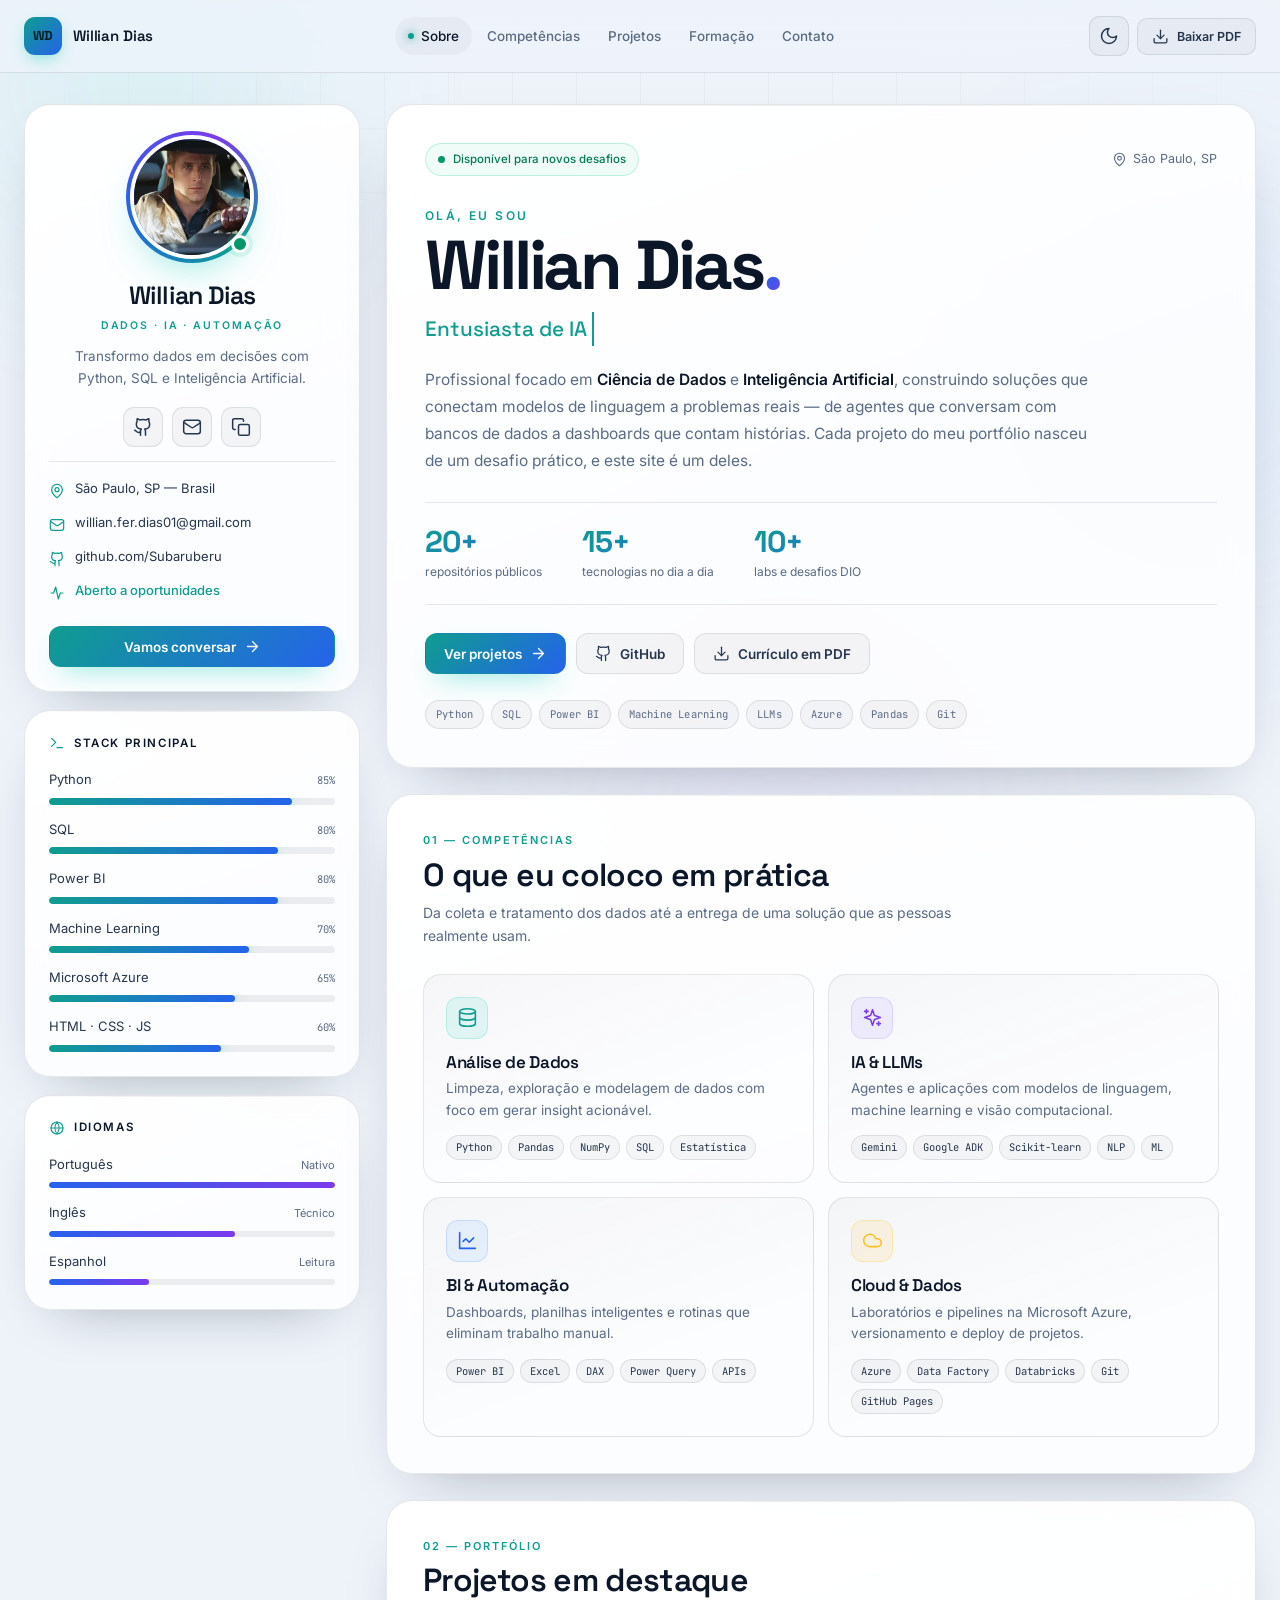
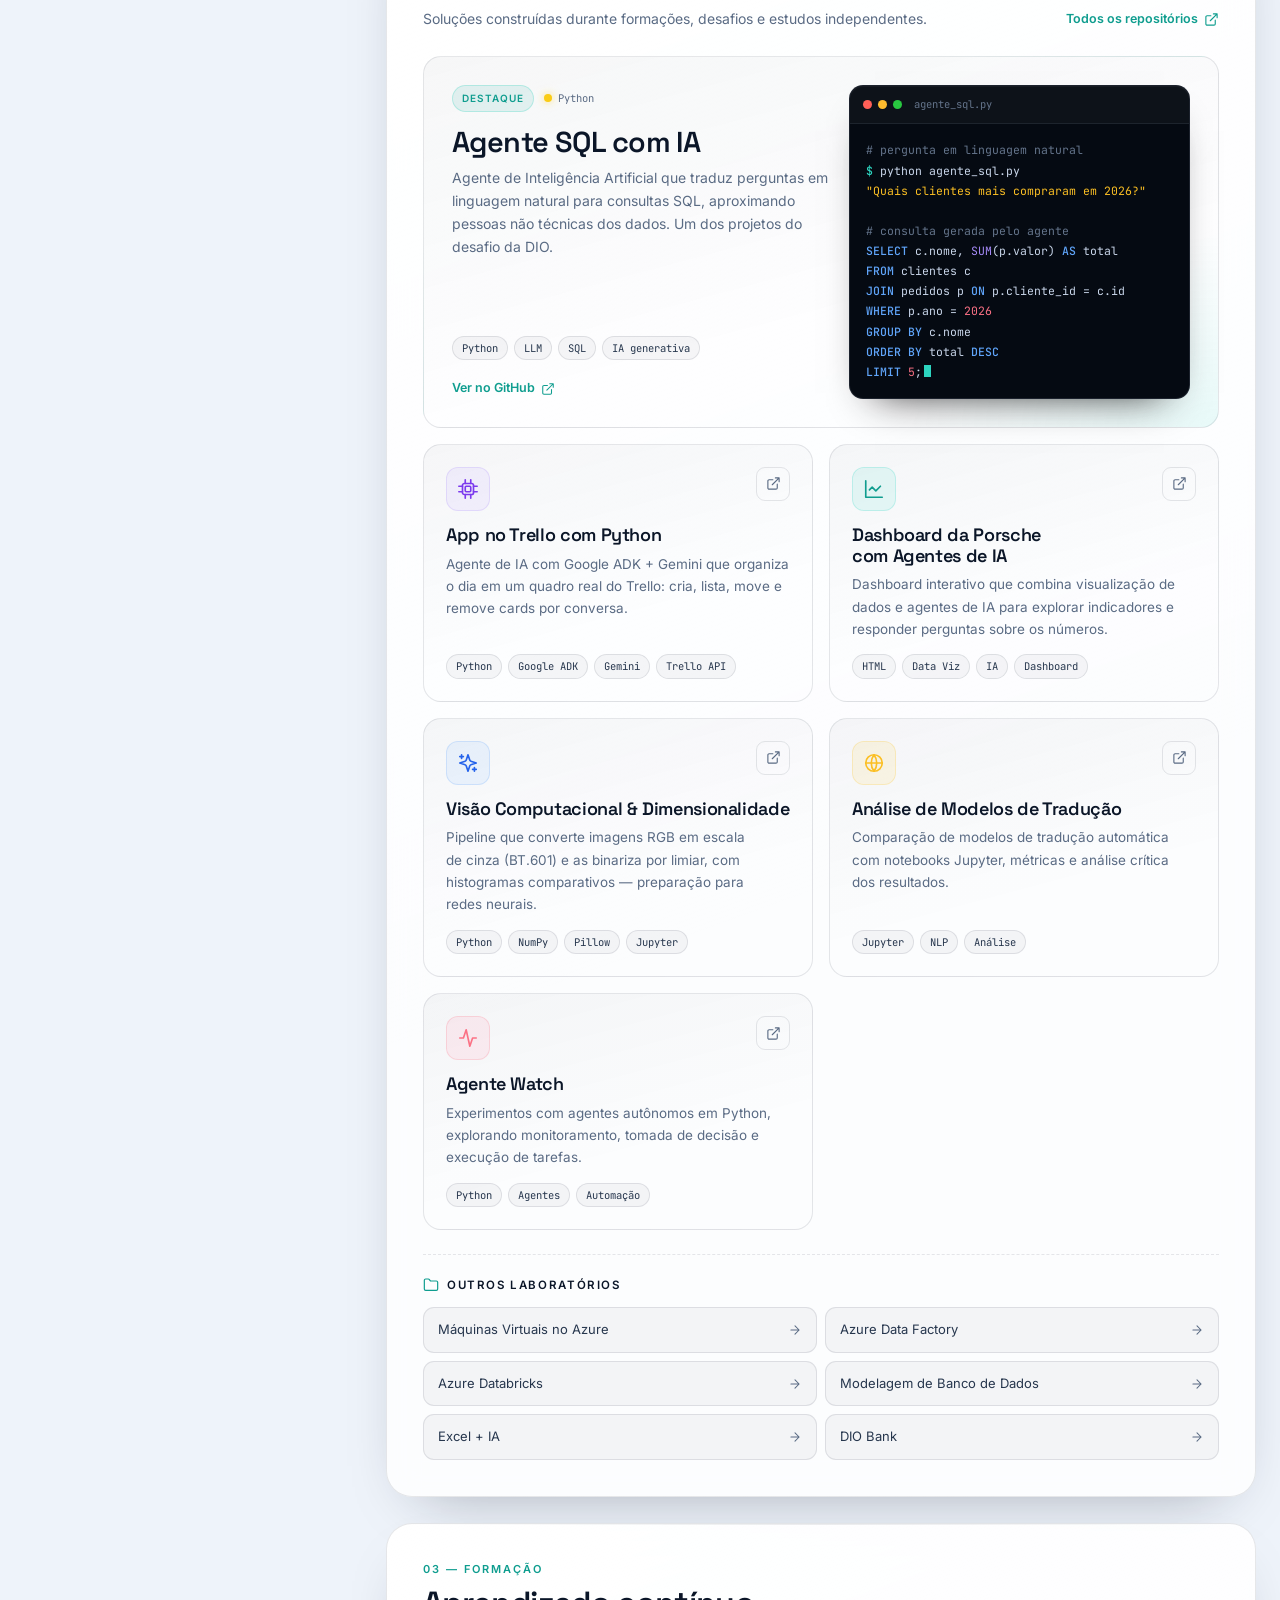
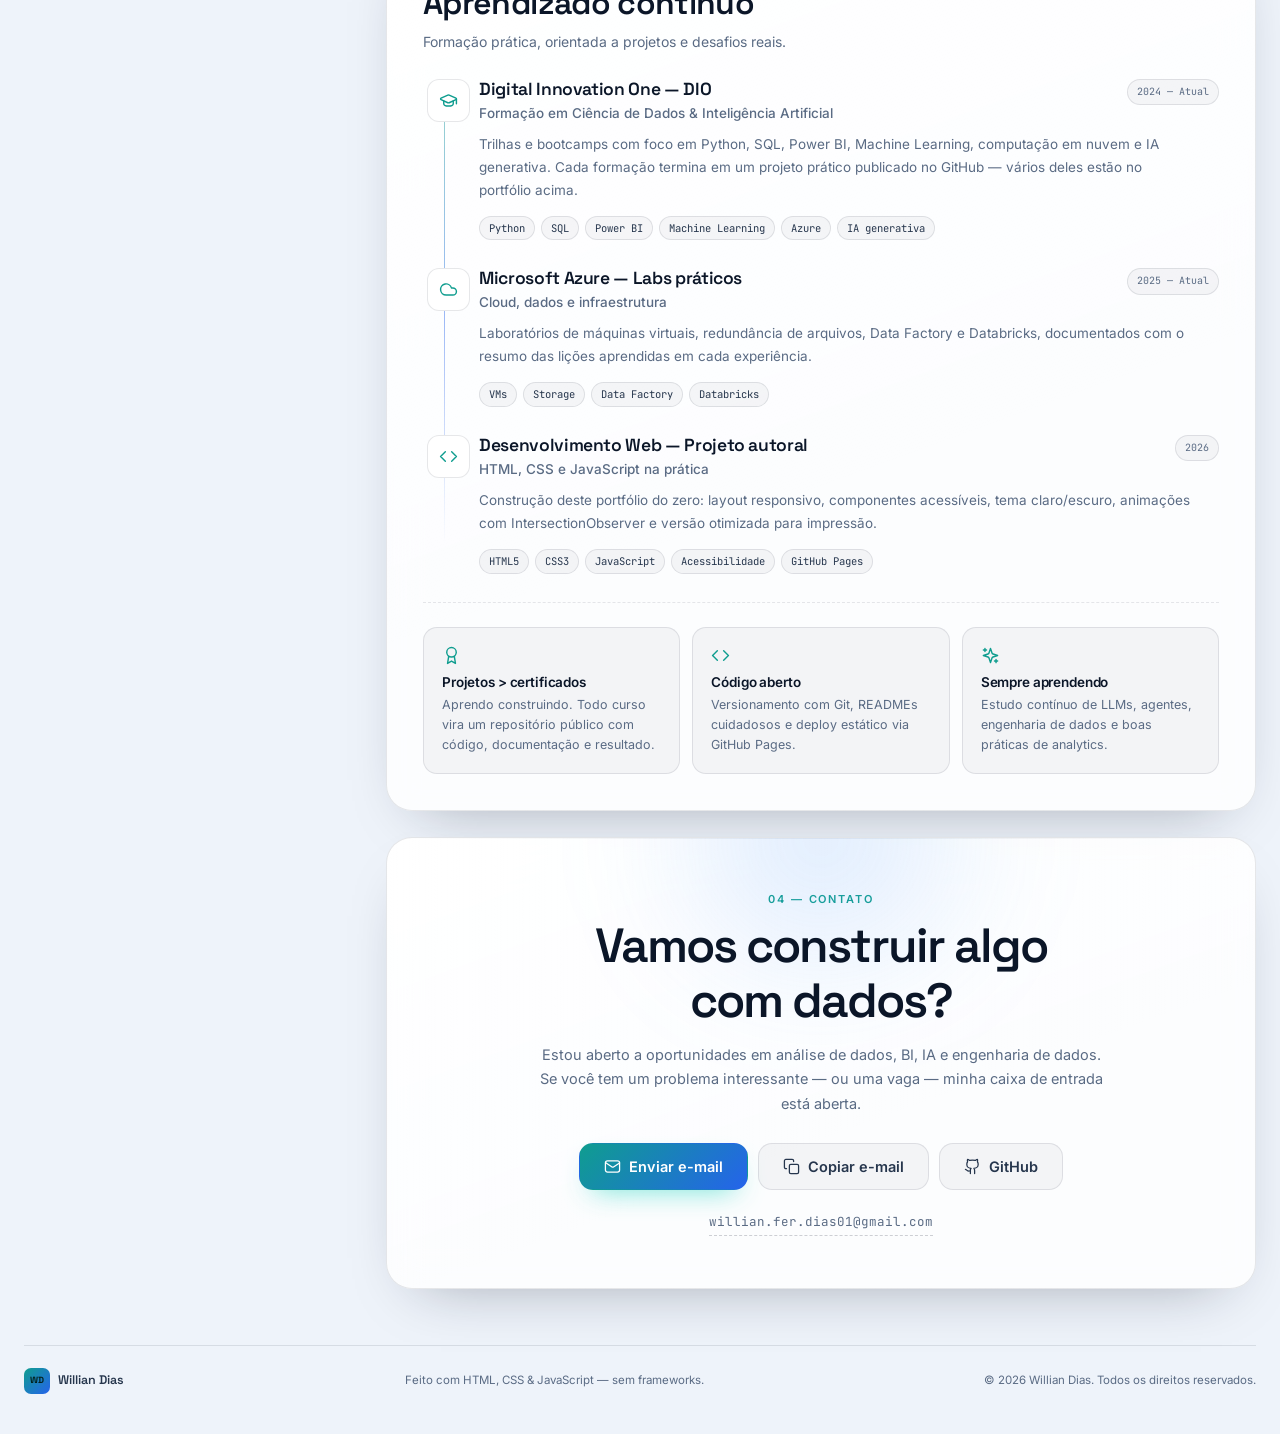
==== index.html @ 0cd369c1 "feat: cria portfolio e curriculo online com tema claro/escuro" ====
<!DOCTYPE html>
<html lang="pt-BR" data-theme="dark">
<head>
  <meta charset="UTF-8">
  <meta name="viewport" content="width=device-width, initial-scale=1">

  <title>Willian Dias — Dados, IA & Automação</title>
  <meta name="description" content="Portfólio e currículo de Willian Dias: Ciência de Dados, Inteligência Artificial, Python, SQL, Power BI e Microsoft Azure. Projetos com agentes de IA, análise de dados e automação.">
  <meta name="author" content="Willian Dias">
  <meta name="theme-color" content="#070b12">

  <!-- Open Graph / SEO -->
  <meta property="og:type" content="website">
  <meta property="og:title" content="Willian Dias — Dados, IA & Automação">
  <meta property="og:description" content="Transformando dados em decisões com Python, SQL e Inteligência Artificial.">
  <meta property="og:image" content="https://subaruberu.github.io/cv/assets/img/avatar.png">
  <meta property="og:image:alt" content="Foto de perfil de Willian Dias">
  <meta property="og:url" content="https://subaruberu.github.io/cv/">
  <meta property="og:locale" content="pt_BR">
  <meta name="twitter:card" content="summary">
  <link rel="canonical" href="https://subaruberu.github.io/cv/">

  <link rel="icon" type="image/svg+xml" href="assets/img/favicon.svg">
  <link rel="preconnect" href="https://fonts.googleapis.com">
  <link rel="preconnect" href="https://fonts.gstatic.com" crossorigin>
  <link href="https://fonts.googleapis.com/css2?family=Inter:wght@400;500;600;700&family=Space+Grotesk:wght@500;600;700&family=JetBrains+Mono:wght@400;500&display=swap" rel="stylesheet">
  <link rel="stylesheet" href="assets/css/style.css">

  <!-- Evita "flash" de tema errado antes do CSS carregar -->
  <script>
    (function () {
      try {
        var saved = localStorage.getItem('wd-theme');
        var prefersLight = window.matchMedia('(prefers-color-scheme: light)').matches;
        document.documentElement.dataset.theme = saved || (prefersLight ? 'light' : 'dark');
      } catch (e) { /* localStorage indisponível */ }
      document.documentElement.classList.add('js');
    })();
  </script>

  <!-- Dados estruturados para mecanismos de busca -->
  <script type="application/ld+json">
    {
      "@context": "https://schema.org",
      "@type": "Person",
      "name": "Willian Dias",
      "jobTitle": "Analista de Dados e entusiasta de IA",
      "email": "mailto:willian.fer.dias01@gmail.com",
      "address": { "@type": "PostalAddress", "addressLocality": "São Paulo", "addressRegion": "SP", "addressCountry": "BR" },
      "url": "https://github.com/Subaruberu",
      "sameAs": ["https://github.com/Subaruberu"],
      "knowsAbout": ["Ciência de Dados", "Inteligência Artificial", "Python", "SQL", "Power BI", "Microsoft Azure", "Machine Learning"]
    }
  </script>
</head>

<body>
  <a class="skip-link" href="#main">Pular para o conteúdo</a>

  <!-- Ícones SVG reutilizáveis -->
  <svg xmlns="http://www.w3.org/2000/svg" class="svg-sprite" aria-hidden="true" focusable="false">
    <symbol id="i-github" viewBox="0 0 24 24"><path d="M15 22v-4a4.8 4.8 0 0 0-1-3.5c3 0 6-2 6-5.5.08-1.25-.27-2.48-1-3.5.28-1.15.28-2.35 0-3.5 0 0-1 0-3 1.5-2.64-.5-5.36-.5-8 0C6 2 5 2 5 2c-.3 1.15-.3 2.35 0 3.5A5.4 5.4 0 0 0 4 9c0 3.5 3 5.5 6 5.5-.39.49-.68 1.05-.85 1.65-.17.6-.22 1.23-.15 1.85v4"/><path d="M9 18c-4.51 2-5-2-7-2"/></symbol>
    <symbol id="i-linkedin" viewBox="0 0 24 24"><path d="M16 8a6 6 0 0 1 6 6v7h-4v-7a2 2 0 0 0-4 0v7h-4v-7a6 6 0 0 1 6-6Z"/><rect width="4" height="12" x="2" y="9" rx="1"/><circle cx="4" cy="4" r="2"/></symbol>
    <symbol id="i-mail" viewBox="0 0 24 24"><rect x="2" y="4" width="20" height="16" rx="3"/><path d="m3 7 8.4 5.6a1.8 1.8 0 0 0 2 0L22 7"/></symbol>
    <symbol id="i-pin" viewBox="0 0 24 24"><path d="M20 10c0 6-8 12-8 12s-8-6-8-12a8 8 0 0 1 16 0Z"/><circle cx="12" cy="10" r="3"/></symbol>
    <symbol id="i-download" viewBox="0 0 24 24"><path d="M21 15v4a2 2 0 0 1-2 2H5a2 2 0 0 1-2-2v-4"/><path d="m7 10 5 5 5-5"/><path d="M12 15V3"/></symbol>
    <symbol id="i-sun" viewBox="0 0 24 24"><circle cx="12" cy="12" r="4"/><path d="M12 2v2M12 20v2M4.93 4.93l1.42 1.42M17.66 17.66l1.41 1.41M2 12h2M20 12h2M6.34 17.66l-1.41 1.41M19.07 4.93l-1.41 1.41"/></symbol>
    <symbol id="i-moon" viewBox="0 0 24 24"><path d="M12 3a6 6 0 0 0 9 9 9 9 0 1 1-9-9Z"/></symbol>
    <symbol id="i-menu" viewBox="0 0 24 24"><path d="M4 7h16M4 12h16M4 17h16"/></symbol>
    <symbol id="i-close" viewBox="0 0 24 24"><path d="m6 6 12 12M18 6 6 18"/></symbol>
    <symbol id="i-copy" viewBox="0 0 24 24"><rect width="13" height="13" x="9" y="9" rx="2"/><path d="M5 15H4a2 2 0 0 1-2-2V4a2 2 0 0 1 2-2h9a2 2 0 0 1 2 2v1"/></symbol>
    <symbol id="i-external" viewBox="0 0 24 24"><path d="M15 3h6v6M10 14 21 3M18 13v6a2 2 0 0 1-2 2H5a2 2 0 0 1-2-2V8a2 2 0 0 1 2-2h6"/></symbol>
    <symbol id="i-database" viewBox="0 0 24 24"><ellipse cx="12" cy="5" rx="9" ry="3"/><path d="M3 5v14a9 3 0 0 0 18 0V5"/><path d="M3 12a9 3 0 0 0 18 0"/></symbol>
    <symbol id="i-sparkles" viewBox="0 0 24 24"><path d="m12 3-1.9 5.8a2 2 0 0 1-1.3 1.3L3 12l5.8 1.9a2 2 0 0 1 1.3 1.3L12 21l1.9-5.8a2 2 0 0 1 1.3-1.3L21 12l-5.8-1.9a2 2 0 0 1-1.3-1.3L12 3Z"/><path d="M5 3v4M3 5h4M19 17v4M17 19h4"/></symbol>
    <symbol id="i-chart" viewBox="0 0 24 24"><path d="M3 3v18h18"/><path d="m19 9-5 5-4-4-3 3"/></symbol>
    <symbol id="i-cloud" viewBox="0 0 24 24"><path d="M17.5 19H9a7 7 0 1 1 6.71-9h1.79a4.5 4.5 0 1 1 0 9Z"/></symbol>
    <symbol id="i-code" viewBox="0 0 24 24"><path d="m16 18 6-6-6-6M8 6l-6 6 6 6"/></symbol>
    <symbol id="i-briefcase" viewBox="0 0 24 24"><rect width="20" height="14" x="2" y="7" rx="2"/><path d="M16 21V5a2 2 0 0 0-2-2h-4a2 2 0 0 0-2 2v16"/></symbol>
    <symbol id="i-cap" viewBox="0 0 24 24"><path d="M21.42 10.92a1 1 0 0 0-.02-1.84L12.83 5.18a2 2 0 0 0-1.66 0L2.6 9.08a1 1 0 0 0 0 1.83l8.57 3.91a2 2 0 0 0 1.66 0z"/><path d="M22 10v6M6 12.5V16a6 3 0 0 0 12 0v-3.5"/></symbol>
    <symbol id="i-award" viewBox="0 0 24 24"><circle cx="12" cy="8" r="6"/><path d="M15.48 12.89 17 22l-5-3-5 3 1.52-9.11"/></symbol>
    <symbol id="i-arrow-up" viewBox="0 0 24 24"><path d="m5 12 7-7 7 7M12 19V5"/></symbol>
    <symbol id="i-arrow-right" viewBox="0 0 24 24"><path d="M5 12h14M12 5l7 7-7 7"/></symbol>
    <symbol id="i-terminal" viewBox="0 0 24 24"><path d="m4 17 6-6-6-6M12 19h8"/></symbol>
    <symbol id="i-check" viewBox="0 0 24 24"><path d="M20 6 9 17l-5-5"/></symbol>
    <symbol id="i-pulse" viewBox="0 0 24 24"><path d="M3 12h4l3-9 4 18 3-9h4"/></symbol>
    <symbol id="i-globe" viewBox="0 0 24 24"><circle cx="12" cy="12" r="9"/><path d="M3 12h18M12 3a15 15 0 0 1 0 18M12 3a15 15 0 0 0 0 18"/></symbol>
    <symbol id="i-cpu" viewBox="0 0 24 24"><rect x="6" y="6" width="12" height="12" rx="2"/><rect x="9" y="9" width="6" height="6" rx="1"/><path d="M9 2v4M15 2v4M9 18v4M15 18v4M2 9h4M2 15h4M18 9h4M18 15h4"/></symbol>
    <symbol id="i-folder" viewBox="0 0 24 24"><path d="M4 20h16a2 2 0 0 0 2-2V8a2 2 0 0 0-2-2h-7.9a2 2 0 0 1-1.69-.9L9.6 3.9A2 2 0 0 0 7.93 3H4a2 2 0 0 0-2 2v13a2 2 0 0 0 2 2Z"/></symbol>
  </svg>

  <!-- Ornamentos de fundo -->
  <div class="backdrop" aria-hidden="true">
    <span class="orb orb--teal"></span>
    <span class="orb orb--blue"></span>
    <span class="orb orb--violet"></span>
    <span class="grid-lines"></span>
  </div>

  <header class="topbar" id="topbar">
    <div class="topbar__inner">
      <a class="brand" href="#top">
        <span class="brand__mark">WD</span>
        <span class="brand__name">Willian Dias</span>
      </a>

      <nav class="nav" id="nav" aria-label="Navegação principal">
        <a class="nav__link" href="#sobre">Sobre</a>
        <a class="nav__link" href="#competencias">Competências</a>
        <a class="nav__link" href="#projetos">Projetos</a>
        <a class="nav__link" href="#formacao">Formação</a>
        <a class="nav__link" href="#contato">Contato</a>
      </nav>

      <div class="topbar__actions">
        <button class="icon-btn" id="theme-toggle" type="button" aria-label="Alternar tema claro e escuro" title="Alternar tema">
          <svg class="icon icon--sun" aria-hidden="true"><use href="#i-sun"/></svg>
          <svg class="icon icon--moon" aria-hidden="true"><use href="#i-moon"/></svg>
        </button>
        <button class="btn btn--ghost btn--sm print-btn" type="button" data-print>
          <svg class="icon" aria-hidden="true"><use href="#i-download"/></svg>
          <span>Baixar PDF</span>
        </button>
        <button class="icon-btn menu-toggle" id="menu-toggle" type="button" aria-label="Abrir menu" aria-expanded="false" aria-controls="nav">
          <svg class="icon icon--menu" aria-hidden="true"><use href="#i-menu"/></svg>
          <svg class="icon icon--close" aria-hidden="true"><use href="#i-close"/></svg>
        </button>
      </div>
    </div>
  </header>

  <main class="layout" id="main">
    <!-- ================= SIDEBAR ================= -->
    <aside class="sidebar" aria-label="Informações pessoais">
      <section class="card profile reveal">
        <div class="profile__avatar">
          <img src="assets/img/avatar.png" alt="Foto de perfil de Willian Dias" width="128" height="128" loading="eager">
          <span class="profile__status" title="Aberto a oportunidades"></span>
        </div>

        <h1 class="profile__name">Willian Dias</h1>
        <p class="profile__role">Dados &middot; IA &middot; Automação</p>
        <p class="profile__tagline">Transformo dados em decisões com Python, SQL e Inteligência Artificial.</p>

        <div class="profile__socials">
          <a class="social-btn" href="https://github.com/Subaruberu" target="_blank" rel="noopener noreferrer" aria-label="GitHub de Willian Dias">
            <svg class="icon" aria-hidden="true"><use href="#i-github"/></svg>
          </a>
          <a class="social-btn" href="mailto:willian.fer.dias01@gmail.com" aria-label="Enviar e-mail para Willian Dias">
            <svg class="icon" aria-hidden="true"><use href="#i-mail"/></svg>
          </a>
          <button class="social-btn" type="button" data-copy-email aria-label="Copiar e-mail" title="Copiar e-mail">
            <svg class="icon" aria-hidden="true"><use href="#i-copy"/></svg>
          </button>
        </div>

        <ul class="contact-list">
          <li>
            <svg class="icon" aria-hidden="true"><use href="#i-pin"/></svg>
            <span>São Paulo, SP &mdash; Brasil</span>
          </li>
          <li>
            <svg class="icon" aria-hidden="true"><use href="#i-mail"/></svg>
            <a href="mailto:willian.fer.dias01@gmail.com">willian.fer.dias01@gmail.com</a>
          </li>
          <li>
            <svg class="icon" aria-hidden="true"><use href="#i-github"/></svg>
            <a href="https://github.com/Subaruberu" target="_blank" rel="noopener noreferrer">github.com/Subaruberu</a>
          </li>
          <li>
            <svg class="icon" aria-hidden="true"><use href="#i-pulse"/></svg>
            <span class="text-accent">Aberto a oportunidades</span>
          </li>
        </ul>

        <a class="btn btn--primary btn--block" href="#contato">
          Vamos conversar
          <svg class="icon" aria-hidden="true"><use href="#i-arrow-right"/></svg>
        </a>
      </section>

      <section class="card reveal" aria-labelledby="skills-title">
        <h2 class="card__title" id="skills-title">
          <svg class="icon" aria-hidden="true"><use href="#i-terminal"/></svg>
          Stack principal
        </h2>

        <div class="skill" data-skill>
          <div class="skill__head"><span>Python</span><span class="skill__value">85%</span></div>
          <div class="skill__track"><span class="skill__bar" data-level="85"></span></div>
        </div>
        <div class="skill" data-skill>
          <div class="skill__head"><span>SQL</span><span class="skill__value">80%</span></div>
          <div class="skill__track"><span class="skill__bar" data-level="80"></span></div>
        </div>
        <div class="skill" data-skill>
          <div class="skill__head"><span>Power BI</span><span class="skill__value">80%</span></div>
          <div class="skill__track"><span class="skill__bar" data-level="80"></span></div>
        </div>
        <div class="skill" data-skill>
          <div class="skill__head"><span>Machine Learning</span><span class="skill__value">70%</span></div>
          <div class="skill__track"><span class="skill__bar" data-level="70"></span></div>
        </div>
        <div class="skill" data-skill>
          <div class="skill__head"><span>Microsoft Azure</span><span class="skill__value">65%</span></div>
          <div class="skill__track"><span class="skill__bar" data-level="65"></span></div>
        </div>
        <div class="skill" data-skill>
          <div class="skill__head"><span>HTML &middot; CSS &middot; JS</span><span class="skill__value">60%</span></div>
          <div class="skill__track"><span class="skill__bar" data-level="60"></span></div>
        </div>
      </section>

      <section class="card reveal" aria-labelledby="lang-title">
        <h2 class="card__title" id="lang-title">
          <svg class="icon" aria-hidden="true"><use href="#i-globe"/></svg>
          Idiomas
        </h2>

        <div class="lang">
          <div class="lang__head"><span>Português</span><span class="lang__level">Nativo</span></div>
          <div class="lang__track"><span style="--level: 100%"></span></div>
        </div>
        <div class="lang">
          <div class="lang__head"><span>Inglês</span><span class="lang__level">Técnico</span></div>
          <div class="lang__track"><span style="--level: 65%"></span></div>
        </div>
        <div class="lang">
          <div class="lang__head"><span>Espanhol</span><span class="lang__level">Leitura</span></div>
          <div class="lang__track"><span style="--level: 35%"></span></div>
        </div>
      </section>
    </aside>

    <!-- ================= CONTEÚDO ================= -->
    <div class="content">

      <!-- HERO -->
      <section class="hero reveal" id="sobre">
        <div class="hero__top">
          <span class="badge">
            <span class="badge__dot"></span>
            Disponível para novos desafios
          </span>
          <span class="hero__location">
            <svg class="icon" aria-hidden="true"><use href="#i-pin"/></svg>
            São Paulo, SP
          </span>
        </div>

        <p class="eyebrow">Olá, eu sou</p>
        <h2 class="hero__title">Willian Dias<span class="accent-dot">.</span></h2>

        <p class="hero__roles" aria-label="Áreas de atuação">
          <span class="role-rotator" data-roles='["Analista de Dados","Entusiasta de IA","Automação com Python","BI & Analytics"]'>Analista de Dados</span>
        </p>

        <p class="hero__text">
          Profissional focado em <strong>Ciência de Dados</strong> e <strong>Inteligência Artificial</strong>,
          construindo soluções que conectam modelos de linguagem a problemas reais &mdash; de agentes que
          conversam com bancos de dados a dashboards que contam histórias. Cada projeto do meu portfólio
          nasceu de um desafio prático, e este site é um deles.
        </p>

        <div class="hero__stats">
          <div class="stat">
            <strong class="stat__number" data-count="20" data-suffix="+">20+</strong>
            <span class="stat__label">repositórios públicos</span>
          </div>
          <div class="stat">
            <strong class="stat__number" data-count="15" data-suffix="+">15+</strong>
            <span class="stat__label">tecnologias no dia a dia</span>
          </div>
          <div class="stat">
            <strong class="stat__number" data-count="10" data-suffix="+">10+</strong>
            <span class="stat__label">labs e desafios DIO</span>
          </div>
        </div>

        <div class="hero__actions">
          <a class="btn btn--primary" href="#projetos">
            Ver projetos
            <svg class="icon" aria-hidden="true"><use href="#i-arrow-right"/></svg>
          </a>
          <a class="btn btn--ghost" href="https://github.com/Subaruberu" target="_blank" rel="noopener noreferrer">
            <svg class="icon" aria-hidden="true"><use href="#i-github"/></svg>
            GitHub
          </a>
          <button class="btn btn--ghost print-btn" type="button" data-print>
            <svg class="icon" aria-hidden="true"><use href="#i-download"/></svg>
            Currículo em PDF
          </button>
        </div>

        <div class="hero__stack" aria-label="Tecnologias">
          <span>Python</span><span>SQL</span><span>Power BI</span><span>Machine Learning</span>
          <span>LLMs</span><span>Azure</span><span>Pandas</span><span>Git</span>
        </div>
      </section>

      <!-- COMPETÊNCIAS -->
      <section class="section reveal" id="competencias">
        <header class="section__head">
          <p class="section__kicker">01 &mdash; Competências</p>
          <h2 class="section__title">O que eu coloco em prática</h2>
          <p class="section__desc">Da coleta e tratamento dos dados até a entrega de uma solução que as pessoas realmente usam.</p>
        </header>

        <div class="expertise-grid">
          <article class="expertise">
            <span class="expertise__icon expertise__icon--teal">
              <svg class="icon" aria-hidden="true"><use href="#i-database"/></svg>
            </span>
            <h3>Análise de Dados</h3>
            <p>Limpeza, exploração e modelagem de dados com foco em gerar insight acionável.</p>
            <ul class="tag-list">
              <li>Python</li><li>Pandas</li><li>NumPy</li><li>SQL</li><li>Estatística</li>
            </ul>
          </article>

          <article class="expertise">
            <span class="expertise__icon expertise__icon--violet">
              <svg class="icon" aria-hidden="true"><use href="#i-sparkles"/></svg>
            </span>
            <h3>IA &amp; LLMs</h3>
            <p>Agentes e aplicações com modelos de linguagem, machine learning e visão computacional.</p>
            <ul class="tag-list">
              <li>Gemini</li><li>Google ADK</li><li>Scikit-learn</li><li>NLP</li><li>ML</li>
            </ul>
          </article>

          <article class="expertise">
            <span class="expertise__icon expertise__icon--blue">
              <svg class="icon" aria-hidden="true"><use href="#i-chart"/></svg>
            </span>
            <h3>BI &amp; Automação</h3>
            <p>Dashboards, planilhas inteligentes e rotinas que eliminam trabalho manual.</p>
            <ul class="tag-list">
              <li>Power BI</li><li>Excel</li><li>DAX</li><li>Power Query</li><li>APIs</li>
            </ul>
          </article>

          <article class="expertise">
            <span class="expertise__icon expertise__icon--amber">
              <svg class="icon" aria-hidden="true"><use href="#i-cloud"/></svg>
            </span>
            <h3>Cloud &amp; Dados</h3>
            <p>Laboratórios e pipelines na Microsoft Azure, versionamento e deploy de projetos.</p>
            <ul class="tag-list">
              <li>Azure</li><li>Data Factory</li><li>Databricks</li><li>Git</li><li>GitHub Pages</li>
            </ul>
          </article>
        </div>
      </section>

      <!-- PROJETOS -->
      <section class="section reveal" id="projetos">
        <header class="section__head section__head--row">
          <div>
            <p class="section__kicker">02 &mdash; Portfólio</p>
            <h2 class="section__title">Projetos em destaque</h2>
            <p class="section__desc">Soluções construídas durante formações, desafios e estudos independentes.</p>
          </div>
          <a class="link-arrow" href="https://github.com/Subaruberu?tab=repositories" target="_blank" rel="noopener noreferrer">
            Todos os repositórios
            <svg class="icon" aria-hidden="true"><use href="#i-external"/></svg>
          </a>
        </header>

        <div class="projects">
          <!-- Projeto destaque -->
          <article class="project project--featured">
            <div class="project__body">
              <div class="project__meta">
                <span class="project__tag">Destaque</span>
                <span class="project__lang"><span class="dot dot--python"></span> Python</span>
              </div>
              <h3 class="project__title">Agente SQL com IA</h3>
              <p class="project__desc">
                Agente de Inteligência Artificial que traduz perguntas em linguagem natural para consultas SQL,
                aproximando pessoas não técnicas dos dados. Um dos projetos do desafio da DIO.
              </p>
              <ul class="tag-list">
                <li>Python</li><li>LLM</li><li>SQL</li><li>IA generativa</li>
              </ul>
              <a class="project__link" href="https://github.com/Subaruberu/agente-sql-dio" target="_blank" rel="noopener noreferrer">
                Ver no GitHub
                <svg class="icon" aria-hidden="true"><use href="#i-external"/></svg>
              </a>
            </div>

            <div class="terminal" aria-hidden="true">
              <div class="terminal__bar">
                <span class="terminal__dot terminal__dot--red"></span>
                <span class="terminal__dot terminal__dot--yellow"></span>
                <span class="terminal__dot terminal__dot--green"></span>
                <span class="terminal__title">agente_sql.py</span>
              </div>
              <pre class="terminal__body"><code><span class="c-comment"># pergunta em linguagem natural</span>
<span class="c-prompt">$</span> python agente_sql.py
<span class="c-quote">"Quais clientes mais compraram em 2026?"</span>

<span class="c-comment"># consulta gerada pelo agente</span>
<span class="c-key">SELECT</span> c.nome, <span class="c-fn">SUM</span>(p.valor) <span class="c-key">AS</span> total
<span class="c-key">FROM</span> clientes c
<span class="c-key">JOIN</span> pedidos p <span class="c-key">ON</span> p.cliente_id = c.id
<span class="c-key">WHERE</span> p.ano = <span class="c-num">2026</span>
<span class="c-key">GROUP BY</span> c.nome
<span class="c-key">ORDER BY</span> total <span class="c-key">DESC</span>
<span class="c-key">LIMIT</span> <span class="c-num">5</span>;<span class="c-cursor"></span></code></pre>
            </div>
          </article>

          <article class="project">
            <div class="project__top">
              <span class="project__icon project__icon--violet">
                <svg class="icon" aria-hidden="true"><use href="#i-cpu"/></svg>
              </span>
              <a class="project__ext" href="https://github.com/Subaruberu/app-no-trello-com-python" target="_blank" rel="noopener noreferrer" aria-label="Abrir projeto App no Trello com Python no GitHub">
                <svg class="icon" aria-hidden="true"><use href="#i-external"/></svg>
              </a>
            </div>
            <h3 class="project__title">App no Trello com Python</h3>
            <p class="project__desc">
              Agente de IA com Google ADK + Gemini que organiza o dia em um quadro real do Trello:
              cria, lista, move e remove cards por conversa.
            </p>
            <ul class="tag-list">
              <li>Python</li><li>Google ADK</li><li>Gemini</li><li>Trello API</li>
            </ul>
          </article>

          <article class="project">
            <div class="project__top">
              <span class="project__icon project__icon--teal">
                <svg class="icon" aria-hidden="true"><use href="#i-chart"/></svg>
              </span>
              <a class="project__ext" href="https://github.com/Subaruberu/Dashboard-da-Porsche-com-Agentes-de-IA" target="_blank" rel="noopener noreferrer" aria-label="Abrir projeto Dashboard da Porsche no GitHub">
                <svg class="icon" aria-hidden="true"><use href="#i-external"/></svg>
              </a>
            </div>
            <h3 class="project__title">Dashboard da Porsche com Agentes de IA</h3>
            <p class="project__desc">
              Dashboard interativo que combina visualização de dados e agentes de IA para explorar
              indicadores e responder perguntas sobre os números.
            </p>
            <ul class="tag-list">
              <li>HTML</li><li>Data Viz</li><li>IA</li><li>Dashboard</li>
            </ul>
          </article>

          <article class="project">
            <div class="project__top">
              <span class="project__icon project__icon--blue">
                <svg class="icon" aria-hidden="true"><use href="#i-sparkles"/></svg>
              </span>
              <a class="project__ext" href="https://github.com/Subaruberu/reducao-de-dimensionalidade-em-imagens-para-redes-neurais" target="_blank" rel="noopener noreferrer" aria-label="Abrir projeto de redução de dimensionalidade no GitHub">
                <svg class="icon" aria-hidden="true"><use href="#i-external"/></svg>
              </a>
            </div>
            <h3 class="project__title">Visão Computacional &amp; Dimensionalidade</h3>
            <p class="project__desc">
              Pipeline que converte imagens RGB em escala de cinza (BT.601) e as binariza por limiar,
              com histogramas comparativos &mdash; preparação para redes neurais.
            </p>
            <ul class="tag-list">
              <li>Python</li><li>NumPy</li><li>Pillow</li><li>Jupyter</li>
            </ul>
          </article>

          <article class="project">
            <div class="project__top">
              <span class="project__icon project__icon--amber">
                <svg class="icon" aria-hidden="true"><use href="#i-globe"/></svg>
              </span>
              <a class="project__ext" href="https://github.com/Subaruberu/Analise-de-modelos-de-Traducao" target="_blank" rel="noopener noreferrer" aria-label="Abrir projeto de análise de modelos de tradução no GitHub">
                <svg class="icon" aria-hidden="true"><use href="#i-external"/></svg>
              </a>
            </div>
            <h3 class="project__title">Análise de Modelos de Tradução</h3>
            <p class="project__desc">
              Comparação de modelos de tradução automática com notebooks Jupyter, métricas e
              análise crítica dos resultados.
            </p>
            <ul class="tag-list">
              <li>Jupyter</li><li>NLP</li><li>Análise</li>
            </ul>
          </article>

          <article class="project">
            <div class="project__top">
              <span class="project__icon project__icon--rose">
                <svg class="icon" aria-hidden="true"><use href="#i-pulse"/></svg>
              </span>
              <a class="project__ext" href="https://github.com/Subaruberu/Agente-Watch" target="_blank" rel="noopener noreferrer" aria-label="Abrir projeto Agente Watch no GitHub">
                <svg class="icon" aria-hidden="true"><use href="#i-external"/></svg>
              </a>
            </div>
            <h3 class="project__title">Agente Watch</h3>
            <p class="project__desc">
              Experimentos com agentes autônomos em Python, explorando monitoramento,
              tomada de decisão e execução de tarefas.
            </p>
            <ul class="tag-list">
              <li>Python</li><li>Agentes</li><li>Automação</li>
            </ul>
          </article>
        </div>

        <div class="other-labs">
          <h3 class="other-labs__title">
            <svg class="icon" aria-hidden="true"><use href="#i-folder"/></svg>
            Outros laboratórios
          </h3>
          <ul class="lab-list">
            <li>
              <a href="https://github.com/Subaruberu/lab-azure-vms" target="_blank" rel="noopener noreferrer">
                <span>Máquinas Virtuais no Azure</span>
                <svg class="icon" aria-hidden="true"><use href="#i-arrow-right"/></svg>
              </a>
            </li>
            <li>
              <a href="https://github.com/Subaruberu/data-factory-azure" target="_blank" rel="noopener noreferrer">
                <span>Azure Data Factory</span>
                <svg class="icon" aria-hidden="true"><use href="#i-arrow-right"/></svg>
              </a>
            </li>
            <li>
              <a href="https://github.com/Subaruberu/Azure-databrickes-dio" target="_blank" rel="noopener noreferrer">
                <span>Azure Databricks</span>
                <svg class="icon" aria-hidden="true"><use href="#i-arrow-right"/></svg>
              </a>
            </li>
            <li>
              <a href="https://github.com/Subaruberu/Construindo-um-Esquema-Conceitual-para-Banco-De-dados" target="_blank" rel="noopener noreferrer">
                <span>Modelagem de Banco de Dados</span>
                <svg class="icon" aria-hidden="true"><use href="#i-arrow-right"/></svg>
              </a>
            </li>
            <li>
              <a href="https://github.com/Subaruberu/Excel-1-IA-com-claude" target="_blank" rel="noopener noreferrer">
                <span>Excel + IA</span>
                <svg class="icon" aria-hidden="true"><use href="#i-arrow-right"/></svg>
              </a>
            </li>
            <li>
              <a href="https://github.com/Subaruberu/dio_bank" target="_blank" rel="noopener noreferrer">
                <span>DIO Bank</span>
                <svg class="icon" aria-hidden="true"><use href="#i-arrow-right"/></svg>
              </a>
            </li>
          </ul>
        </div>
      </section>

      <!-- FORMAÇÃO -->
      <section class="section reveal" id="formacao">
        <header class="section__head">
          <p class="section__kicker">03 &mdash; Formação</p>
          <h2 class="section__title">Aprendizado contínuo</h2>
          <p class="section__desc">Formação prática, orientada a projetos e desafios reais.</p>
        </header>

        <div class="timeline">
          <article class="timeline__item">
            <span class="timeline__marker">
              <svg class="icon" aria-hidden="true"><use href="#i-cap"/></svg>
            </span>
            <div class="timeline__content">
              <div class="timeline__head">
                <div>
                  <h3>Digital Innovation One &mdash; DIO</h3>
                  <p class="timeline__role">Formação em Ciência de Dados &amp; Inteligência Artificial</p>
                </div>
                <span class="timeline__period">2024 &mdash; Atual</span>
              </div>
              <p>
                Trilhas e bootcamps com foco em Python, SQL, Power BI, Machine Learning, computação em nuvem
                e IA generativa. Cada formação termina em um projeto prático publicado no GitHub &mdash;
                vários deles estão no portfólio acima.
              </p>
              <ul class="tag-list">
                <li>Python</li><li>SQL</li><li>Power BI</li><li>Machine Learning</li><li>Azure</li><li>IA generativa</li>
              </ul>
            </div>
          </article>

          <article class="timeline__item">
            <span class="timeline__marker">
              <svg class="icon" aria-hidden="true"><use href="#i-cloud"/></svg>
            </span>
            <div class="timeline__content">
              <div class="timeline__head">
                <div>
                  <h3>Microsoft Azure &mdash; Labs práticos</h3>
                  <p class="timeline__role">Cloud, dados e infraestrutura</p>
                </div>
                <span class="timeline__period">2025 &mdash; Atual</span>
              </div>
              <p>
                Laboratórios de máquinas virtuais, redundância de arquivos, Data Factory e Databricks,
                documentados com o resumo das lições aprendidas em cada experiência.
              </p>
              <ul class="tag-list">
                <li>VMs</li><li>Storage</li><li>Data Factory</li><li>Databricks</li>
              </ul>
            </div>
          </article>

          <article class="timeline__item">
            <span class="timeline__marker">
              <svg class="icon" aria-hidden="true"><use href="#i-code"/></svg>
            </span>
            <div class="timeline__content">
              <div class="timeline__head">
                <div>
                  <h3>Desenvolvimento Web &mdash; Projeto autoral</h3>
                  <p class="timeline__role">HTML, CSS e JavaScript na prática</p>
                </div>
                <span class="timeline__period">2026</span>
              </div>
              <p>
                Construção deste portfólio do zero: layout responsivo, componentes acessíveis,
                tema claro/escuro, animações com IntersectionObserver e versão otimizada para impressão.
              </p>
              <ul class="tag-list">
                <li>HTML5</li><li>CSS3</li><li>JavaScript</li><li>Acessibilidade</li><li>GitHub Pages</li>
              </ul>
            </div>
          </article>
        </div>

        <div class="focus-grid">
          <article class="focus">
            <svg class="icon" aria-hidden="true"><use href="#i-award"/></svg>
            <h3>Projetos &gt; certificados</h3>
            <p>Aprendo construindo. Todo curso vira um repositório público com código, documentação e resultado.</p>
          </article>
          <article class="focus">
            <svg class="icon" aria-hidden="true"><use href="#i-code"/></svg>
            <h3>Código aberto</h3>
            <p>Versionamento com Git, READMEs cuidadosos e deploy estático via GitHub Pages.</p>
          </article>
          <article class="focus">
            <svg class="icon" aria-hidden="true"><use href="#i-sparkles"/></svg>
            <h3>Sempre aprendendo</h3>
            <p>Estudo contínuo de LLMs, agentes, engenharia de dados e boas práticas de analytics.</p>
          </article>
        </div>
      </section>

      <!-- CONTATO -->
      <section class="section contact reveal" id="contato">
        <div class="contact__glow" aria-hidden="true"></div>
        <p class="section__kicker">04 &mdash; Contato</p>
        <h2 class="contact__title">Vamos construir algo<br>com dados?</h2>
        <p class="contact__text">
          Estou aberto a oportunidades em análise de dados, BI, IA e engenharia de dados.
          Se você tem um problema interessante &mdash; ou uma vaga &mdash; minha caixa de entrada está aberta.
        </p>

        <div class="contact__actions">
          <a class="btn btn--primary btn--lg" href="mailto:willian.fer.dias01@gmail.com">
            <svg class="icon" aria-hidden="true"><use href="#i-mail"/></svg>
            Enviar e-mail
          </a>
          <button class="btn btn--ghost btn--lg" type="button" data-copy-email>
            <svg class="icon" aria-hidden="true"><use href="#i-copy"/></svg>
            Copiar e-mail
          </button>
          <a class="btn btn--ghost btn--lg" href="https://github.com/Subaruberu" target="_blank" rel="noopener noreferrer">
            <svg class="icon" aria-hidden="true"><use href="#i-github"/></svg>
            GitHub
          </a>
        </div>

        <a class="contact__mail" href="mailto:willian.fer.dias01@gmail.com">willian.fer.dias01@gmail.com</a>
      </section>

    </div>
  </main>

  <footer class="footer">
    <div class="footer__inner">
      <p class="footer__brand"><span>WD</span> Willian Dias</p>
      <p class="footer__note">Feito com HTML, CSS &amp; JavaScript &mdash; sem frameworks.</p>
      <p class="footer__copy">&copy; <span id="year">2026</span> Willian Dias. Todos os direitos reservados.</p>
    </div>
  </footer>

  <button class="to-top" id="to-top" type="button" aria-label="Voltar ao topo" title="Voltar ao topo">
    <svg class="icon" aria-hidden="true"><use href="#i-arrow-up"/></svg>
  </button>

  <div class="toast" id="toast" role="status" aria-live="polite"></div>

  <script src="assets/js/main.js" defer></script>
</body>
</html>
---- assets/css/style.css ----
/* ==========================================================================
   Willian Dias — Portfólio & CV
   CSS autoral, mobile-first, com tema claro/escuro e estilos de impressão.
   ========================================================================== */

/* ---------- Tokens ---------- */
:root {
  --bg: #060a11;
  --bg-elev: #0b1220;
  --surface: rgba(13, 21, 35, 0.78);
  --surface-solid: #0d1523;
  --surface-2: rgba(255, 255, 255, 0.035);
  --surface-3: rgba(255, 255, 255, 0.07);
  --border: rgba(148, 163, 184, 0.14);
  --border-strong: rgba(148, 163, 184, 0.28);
  --text: #e9eefb;
  --text-soft: #c3cfe2;
  --muted: #8fa2bd;
  --accent: #2dd4bf;
  --accent-soft: rgba(45, 212, 191, 0.12);
  --accent-contrast: #04201c;
  --accent-2: #60a5fa;
  --accent-3: #a78bfa;
  --amber: #fbbf24;
  --rose: #fb7185;
  --green: #34d399;
  --shadow: 0 24px 60px -28px rgba(0, 0, 0, 0.75);
  --shadow-sm: 0 10px 30px -18px rgba(0, 0, 0, 0.7);
  --radius: 26px;
  --radius-md: 18px;
  --radius-sm: 12px;
  --maxw: 1280px;
  --font-sans: "Inter", system-ui, -apple-system, "Segoe UI", sans-serif;
  --font-display: "Space Grotesk", "Inter", system-ui, sans-serif;
  --font-mono: "JetBrains Mono", "Cascadia Code", Consolas, monospace;
  --ease: cubic-bezier(0.22, 1, 0.36, 1);
}

[data-theme="light"] {
  --bg: #eef3fa;
  --bg-elev: #ffffff;
  --surface: rgba(255, 255, 255, 0.82);
  --surface-solid: #ffffff;
  --surface-2: rgba(15, 23, 42, 0.035);
  --surface-3: rgba(15, 23, 42, 0.07);
  --border: rgba(15, 23, 42, 0.1);
  --border-strong: rgba(15, 23, 42, 0.2);
  --text: #0b1628;
  --text-soft: #26364d;
  --muted: #5a6b84;
  --accent: #0f9d8f;
  --accent-soft: rgba(15, 157, 143, 0.1);
  --accent-contrast: #f0fdfa;
  --accent-2: #2563eb;
  --accent-3: #7c3aed;
  --green: #059669;
  --shadow: 0 24px 60px -34px rgba(15, 23, 42, 0.4);
  --shadow-sm: 0 12px 30px -20px rgba(15, 23, 42, 0.35);
}

/* ---------- Reset ---------- */
*,
*::before,
*::after { box-sizing: border-box; }

* { margin: 0; }

html {
  scroll-behavior: smooth;
  scroll-padding-top: 92px;
  -webkit-text-size-adjust: 100%;
}

body {
  min-height: 100vh;
  background: var(--bg);
  color: var(--text);
  font-family: var(--font-sans);
  font-size: 16px;
  line-height: 1.65;
  -webkit-font-smoothing: antialiased;
  text-rendering: optimizeLegibility;
  overflow-x: hidden;
}

img,
svg { display: block; max-width: 100%; }

img { height: auto; }

a { color: inherit; text-decoration: none; }

button,
input { font: inherit; color: inherit; }

button { cursor: pointer; }

ul, ol { list-style: none; padding: 0; }

h1, h2, h3, h4 {
  font-family: var(--font-display);
  font-weight: 600;
  line-height: 1.15;
  letter-spacing: -0.02em;
  text-wrap: balance;
}

p { text-wrap: pretty; }

strong { color: var(--text); font-weight: 600; }

::selection {
  background: var(--accent);
  color: var(--accent-contrast);
}

:focus-visible {
  outline: 2px solid var(--accent);
  outline-offset: 3px;
  border-radius: 4px;
}

.svg-sprite { position: absolute; width: 0; height: 0; overflow: hidden; }

.icon {
  width: 20px;
  height: 20px;
  flex: none;
  fill: none;
  stroke: currentColor;
  stroke-width: 1.8;
  stroke-linecap: round;
  stroke-linejoin: round;
}

.skip-link {
  position: fixed;
  top: 12px;
  left: 12px;
  z-index: 999;
  padding: 10px 16px;
  border-radius: 999px;
  background: var(--accent);
  color: var(--accent-contrast);
  font-weight: 600;
  transform: translateY(-160%);
  transition: transform 0.2s ease;
}

.skip-link:focus { transform: translateY(0); }

/* ---------- Fundo decorativo ---------- */
.backdrop {
  position: fixed;
  inset: 0;
  z-index: -1;
  overflow: hidden;
  pointer-events: none;
}

.orb {
  position: absolute;
  border-radius: 50%;
  filter: blur(90px);
  opacity: 0.42;
  will-change: transform;
  animation: drift 20s ease-in-out infinite alternate;
}

.orb--teal {
  top: -180px;
  left: -120px;
  width: 520px;
  height: 520px;
  background: radial-gradient(circle, rgba(45, 212, 191, 0.5), transparent 68%);
}

.orb--blue {
  top: 8%;
  right: -220px;
  width: 620px;
  height: 620px;
  background: radial-gradient(circle, rgba(96, 165, 250, 0.4), transparent 68%);
  animation-delay: -7s;
}

.orb--violet {
  bottom: -260px;
  left: 35%;
  width: 680px;
  height: 680px;
  background: radial-gradient(circle, rgba(167, 139, 250, 0.34), transparent 68%);
  animation-delay: -13s;
}

[data-theme="light"] .orb { opacity: 0.3; }

.grid-lines {
  position: absolute;
  inset: 0;
  background-image:
    linear-gradient(to right, var(--border) 1px, transparent 1px),
    linear-gradient(to bottom, var(--border) 1px, transparent 1px);
  background-size: 64px 64px;
  opacity: 0.32;
  -webkit-mask-image: radial-gradient(ellipse 80% 60% at 50% 0%, #000 20%, transparent 75%);
  mask-image: radial-gradient(ellipse 80% 60% at 50% 0%, #000 20%, transparent 75%);
}

@keyframes drift {
  from { transform: translate3d(0, 0, 0) scale(1); }
  to { transform: translate3d(40px, 30px, 0) scale(1.12); }
}

/* ---------- Topbar ---------- */
.topbar {
  position: fixed;
  inset: 0 0 auto;
  z-index: 50;
  background: color-mix(in srgb, var(--bg) 76%, transparent);
  border-bottom: 1px solid var(--border);
  backdrop-filter: blur(18px) saturate(1.3);
  -webkit-backdrop-filter: blur(18px) saturate(1.3);
}

.topbar__inner {
  max-width: var(--maxw);
  height: 72px;
  margin: 0 auto;
  padding: 0 24px;
  display: flex;
  align-items: center;
  justify-content: space-between;
  gap: 16px;
}

.brand {
  display: inline-flex;
  align-items: center;
  gap: 11px;
  min-width: 0;
}

.brand__mark {
  display: grid;
  place-items: center;
  width: 38px;
  height: 38px;
  border-radius: 11px;
  background: linear-gradient(135deg, var(--accent), var(--accent-2));
  color: #03211d;
  font-family: var(--font-display);
  font-size: 13px;
  font-weight: 700;
  letter-spacing: -0.02em;
  box-shadow: 0 6px 18px -6px rgba(45, 212, 191, 0.8);
}

.brand__name {
  font-family: var(--font-display);
  font-weight: 600;
  font-size: 15px;
  letter-spacing: -0.01em;
  white-space: nowrap;
}

.nav {
  display: flex;
  align-items: center;
  gap: 2px;
}

.nav__link {
  padding: 8px 13px;
  border-radius: 999px;
  color: var(--muted);
  font-size: 13.5px;
  font-weight: 500;
  transition: color 0.2s ease, background 0.2s ease;
}

.nav__link:hover {
  color: var(--text);
  background: var(--surface-2);
}

.nav__link.is-active {
  color: var(--text);
  background: var(--surface-2);
}

.nav__link.is-active::before {
  content: "";
  display: inline-block;
  width: 6px;
  height: 6px;
  margin-right: 7px;
  border-radius: 50%;
  background: var(--accent);
  vertical-align: 2px;
  box-shadow: 0 0 10px var(--accent);
}

.topbar__actions {
  display: flex;
  align-items: center;
  gap: 8px;
}

.icon-btn {
  display: grid;
  place-items: center;
  width: 40px;
  height: 40px;
  padding: 0;
  border: 1px solid var(--border);
  border-radius: 11px;
  background: var(--surface-2);
  color: var(--text-soft);
  transition: border-color 0.2s ease, color 0.2s ease, background 0.2s ease, transform 0.2s ease;
}

.icon-btn:hover {
  border-color: var(--border-strong);
  color: var(--text);
  background: var(--surface-3);
}

.icon-btn:active { transform: scale(0.95); }

[data-theme="dark"] .icon--sun { display: block; }
[data-theme="dark"] .icon--moon { display: none; }
[data-theme="light"] .icon--sun { display: none; }
[data-theme="light"] .icon--moon { display: block; }

.menu-toggle { display: none; }
.menu-toggle .icon--close { display: none; }
.menu-toggle.is-open .icon--menu { display: none; }
.menu-toggle.is-open .icon--close { display: block; }

/* ---------- Botões ---------- */
.btn {
  display: inline-flex;
  align-items: center;
  justify-content: center;
  gap: 8px;
  padding: 11px 18px;
  border: 1px solid transparent;
  border-radius: 12px;
  font-size: 13.5px;
  font-weight: 600;
  line-height: 1.2;
  white-space: nowrap;
  transition: transform 0.2s var(--ease), background 0.2s ease, border-color 0.2s ease, color 0.2s ease, box-shadow 0.2s ease;
}

.btn .icon { width: 17px; height: 17px; }

.btn:hover { transform: translateY(-2px); }
.btn:active { transform: translateY(0) scale(0.98); }

.btn--primary {
  background: linear-gradient(135deg, var(--accent), var(--accent-2));
  color: #03211d;
  box-shadow: 0 12px 28px -14px rgba(45, 212, 191, 0.85);
}

.btn--primary:hover {
  box-shadow: 0 16px 34px -12px rgba(45, 212, 191, 0.95);
}

.btn--ghost {
  border-color: var(--border);
  background: var(--surface-2);
  color: var(--text-soft);
}

.btn--ghost:hover {
  border-color: var(--border-strong);
  background: var(--surface-3);
  color: var(--text);
}

.btn--sm { padding: 9px 14px; font-size: 12.5px; border-radius: 10px; }
.btn--lg { padding: 14px 24px; font-size: 14.5px; border-radius: 14px; }
.btn--block { width: 100%; margin-top: 18px; }

[data-theme="light"] .btn--primary { color: #fff; }

/* ---------- Layout ---------- */
.layout {
  max-width: var(--maxw);
  margin: 0 auto;
  padding: 104px 24px 56px;
  display: grid;
  grid-template-columns: 336px minmax(0, 1fr);
  align-items: start;
  gap: 26px;
}

.sidebar {
  display: flex;
  flex-direction: column;
  gap: 18px;
  align-self: start;
}

.content {
  display: flex;
  flex-direction: column;
  gap: 26px;
  min-width: 0;
}

/* ---------- Cards ---------- */
.card,
.hero,
.section {
  position: relative;
  border: 1px solid var(--border);
  border-radius: var(--radius);
  background:
    linear-gradient(160deg, rgba(255, 255, 255, 0.045), transparent 52%),
    var(--surface);
  box-shadow: var(--shadow);
  backdrop-filter: blur(16px);
  -webkit-backdrop-filter: blur(16px);
  isolation: isolate;
}

[data-theme="light"] .card,
[data-theme="light"] .hero,
[data-theme="light"] .section {
  background:
    linear-gradient(160deg, rgba(255, 255, 255, 0.9), transparent 60%),
    var(--surface);
}

.card::before,
.hero::before,
.section::before {
  content: "";
  position: absolute;
  inset: 0 0 auto;
  height: 1px;
  background: linear-gradient(90deg, transparent, rgba(255, 255, 255, 0.18), transparent);
  pointer-events: none;
  z-index: -1;
}

[data-theme="light"] .card::before,
[data-theme="light"] .hero::before,
[data-theme="light"] .section::before {
  background: linear-gradient(90deg, transparent, rgba(15, 23, 42, 0.08), transparent);
}

.card { padding: 24px; }

/* ---------- Profile ---------- */
.profile { text-align: center; }

.profile__avatar {
  position: relative;
  width: 132px;
  height: 132px;
  margin: 2px auto 18px;
  padding: 4px;
  border-radius: 50%;
  background: conic-gradient(from 140deg, var(--accent), var(--accent-2), var(--accent-3), var(--accent));
  box-shadow: 0 18px 40px -20px rgba(45, 212, 191, 0.65);
}

.profile__avatar img {
  width: 100%;
  height: 100%;
  border-radius: 50%;
  object-fit: cover;
  border: 4px solid var(--surface-solid);
  background: var(--surface-solid);
}

.profile__status {
  position: absolute;
  right: 9px;
  bottom: 10px;
  width: 18px;
  height: 18px;
  border-radius: 50%;
  background: var(--green);
  border: 3px solid var(--surface-solid);
  box-shadow: 0 0 0 4px rgba(52, 211, 153, 0.16);
  animation: pulse 2.6s ease-in-out infinite;
}

@keyframes pulse {
  0%, 100% { box-shadow: 0 0 0 3px rgba(52, 211, 153, 0.2); }
  50% { box-shadow: 0 0 0 8px rgba(52, 211, 153, 0.02); }
}

.profile__name {
  font-size: 25px;
  letter-spacing: -0.03em;
}

.profile__role {
  margin-top: 7px;
  color: var(--accent);
  font-size: 10.5px;
  font-weight: 600;
  letter-spacing: 0.18em;
  text-transform: uppercase;
}

.profile__tagline {
  margin-top: 12px;
  color: var(--muted);
  font-size: 13.5px;
  line-height: 1.6;
}

.profile__socials {
  display: flex;
  justify-content: center;
  gap: 9px;
  margin: 18px 0 4px;
}

.social-btn {
  display: grid;
  place-items: center;
  width: 40px;
  height: 40px;
  padding: 0;
  border: 1px solid var(--border);
  border-radius: 11px;
  background: var(--surface-2);
  color: var(--text-soft);
  transition: transform 0.2s var(--ease), color 0.2s ease, border-color 0.2s ease, background 0.2s ease;
}

.social-btn:hover {
  transform: translateY(-2px);
  color: var(--accent);
  border-color: var(--border-strong);
  background: var(--accent-soft);
}

.contact-list {
  margin-top: 14px;
  padding-top: 10px;
  border-top: 1px solid var(--border);
  text-align: left;
}

.contact-list li {
  display: flex;
  align-items: flex-start;
  gap: 10px;
  padding: 7px 0;
  color: var(--text-soft);
  font-size: 13px;
  line-height: 1.5;
  word-break: break-word;
}

.contact-list .icon {
  width: 16px;
  height: 16px;
  margin-top: 4px;
  color: var(--accent);
}

.contact-list a { transition: color 0.2s ease; }
.contact-list a:hover { color: var(--accent); }

.text-accent { color: var(--accent); font-weight: 500; }

/* ---------- Skills / Idiomas ---------- */
.card__title {
  display: flex;
  align-items: center;
  gap: 9px;
  margin-bottom: 18px;
  color: var(--text);
  font-family: var(--font-sans);
  font-size: 11.5px;
  font-weight: 600;
  letter-spacing: 0.14em;
  text-transform: uppercase;
}

.card__title .icon { width: 16px; height: 16px; color: var(--accent); }

.skill { margin-bottom: 14px; }
.skill:last-child { margin-bottom: 0; }

.skill__head,
.lang__head {
  display: flex;
  align-items: baseline;
  justify-content: space-between;
  gap: 8px;
  margin-bottom: 7px;
  font-size: 13px;
  color: var(--text-soft);
}

.skill__value {
  color: var(--muted);
  font-family: var(--font-mono);
  font-size: 10.5px;
}

.skill__track {
  height: 7px;
  border-radius: 999px;
  background: var(--surface-3);
  overflow: hidden;
}

.skill__bar {
  display: block;
  width: 0;
  height: 100%;
  border-radius: inherit;
  background: linear-gradient(90deg, var(--accent), var(--accent-2));
  box-shadow: 0 0 12px rgba(45, 212, 191, 0.5);
  transition: width 1.25s var(--ease);
}

.lang { margin-bottom: 14px; }
.lang:last-child { margin-bottom: 0; }
.lang__level { color: var(--muted); font-size: 11px; }

.lang__track {
  height: 6px;
  border-radius: 999px;
  background: var(--surface-3);
  overflow: hidden;
}

.lang__track span {
  display: block;
  width: 0;
  height: 100%;
  border-radius: inherit;
  background: linear-gradient(90deg, var(--accent-2), var(--accent-3));
  transition: width 1.1s var(--ease) 0.15s;
}

.is-animated .lang__track span { width: var(--level); }

/* ---------- Hero ---------- */
.hero {
  padding: 38px;
  overflow: hidden;
  background:
    radial-gradient(ellipse 75% 90% at 100% 0%, rgba(96, 165, 250, 0.14), transparent 60%),
    radial-gradient(ellipse 60% 80% at 0% 100%, rgba(45, 212, 191, 0.1), transparent 60%),
    linear-gradient(160deg, rgba(255, 255, 255, 0.045), transparent 52%),
    var(--surface);
}

.hero__top {
  display: flex;
  align-items: center;
  justify-content: space-between;
  gap: 12px;
  flex-wrap: wrap;
}

.badge {
  display: inline-flex;
  align-items: center;
  gap: 8px;
  padding: 6px 12px;
  border: 1px solid rgba(52, 211, 153, 0.28);
  border-radius: 999px;
  background: rgba(52, 211, 153, 0.08);
  color: #6ee7b7;
  font-size: 11.5px;
  font-weight: 500;
}

[data-theme="light"] .badge { color: #047857; }

.badge__dot {
  width: 7px;
  height: 7px;
  border-radius: 50%;
  background: var(--green);
  box-shadow: 0 0 0 0 rgba(52, 211, 153, 0.6);
  animation: ping 2.2s ease-out infinite;
}

@keyframes ping {
  0% { box-shadow: 0 0 0 0 rgba(52, 211, 153, 0.5); }
  70%, 100% { box-shadow: 0 0 0 8px rgba(52, 211, 153, 0); }
}

.hero__location {
  display: inline-flex;
  align-items: center;
  gap: 6px;
  color: var(--muted);
  font-size: 12.5px;
}

.hero__location .icon { width: 15px; height: 15px; }

.eyebrow {
  margin-top: 30px;
  color: var(--accent);
  font-size: 12px;
  font-weight: 600;
  letter-spacing: 0.2em;
  text-transform: uppercase;
}

.hero__title {
  margin-top: 6px;
  font-size: clamp(2.7rem, 5.4vw, 4.5rem);
  font-weight: 700;
  line-height: 0.98;
  letter-spacing: -0.045em;
}

.accent-dot {
  background: linear-gradient(135deg, var(--accent), var(--accent-2), var(--accent-3));
  -webkit-background-clip: text;
  background-clip: text;
  color: transparent;
}

.hero__roles {
  margin-top: 12px;
  color: var(--text-soft);
  font-family: var(--font-display);
  font-size: clamp(1.05rem, 2vw, 1.3rem);
  font-weight: 500;
}

.role-rotator {
  display: inline-block;
  color: var(--accent);
  border-right: 2px solid var(--accent);
  padding-right: 5px;
  animation: caret 1s step-end infinite;
  transition: opacity 0.24s ease, transform 0.24s ease;
}

.role-rotator.is-swapping {
  opacity: 0;
  transform: translateY(7px);
}

@keyframes caret {
  50% { border-color: transparent; }
}

.hero__text {
  max-width: 680px;
  margin-top: 20px;
  color: var(--muted);
  font-size: 15.5px;
  line-height: 1.75;
}

.hero__stats {
  display: flex;
  gap: 40px;
  margin: 28px 0;
  padding: 22px 0;
  border-top: 1px solid var(--border);
  border-bottom: 1px solid var(--border);
  flex-wrap: wrap;
}

.stat__number {
  display: block;
  font-family: var(--font-display);
  font-size: 30px;
  font-weight: 700;
  line-height: 1.1;
  letter-spacing: -0.03em;
  background: linear-gradient(135deg, var(--accent), var(--accent-2));
  -webkit-background-clip: text;
  background-clip: text;
  color: transparent;
}

.stat__label {
  display: block;
  margin-top: 4px;
  color: var(--muted);
  font-size: 12px;
}

.hero__actions {
  display: flex;
  flex-wrap: wrap;
  gap: 10px;
}

.hero__stack {
  display: flex;
  flex-wrap: wrap;
  gap: 7px;
  margin-top: 26px;
}

.hero__stack span {
  padding: 5px 10px;
  border: 1px solid var(--border);
  border-radius: 999px;
  background: var(--surface-2);
  color: var(--muted);
  font-family: var(--font-mono);
  font-size: 10.5px;
  letter-spacing: 0.02em;
}

/* ---------- Seções ---------- */
.section { padding: 36px; }

.section__head { margin-bottom: 26px; }

.section__head--row {
  display: flex;
  align-items: flex-end;
  justify-content: space-between;
  gap: 20px;
  flex-wrap: wrap;
}

.section__kicker {
  color: var(--accent);
  font-size: 11px;
  font-weight: 600;
  letter-spacing: 0.18em;
  text-transform: uppercase;
}

.section__title {
  margin-top: 7px;
  font-size: clamp(1.55rem, 3vw, 2rem);
}

.section__desc {
  max-width: 620px;
  margin-top: 8px;
  color: var(--muted);
  font-size: 14px;
}

.link-arrow {
  display: inline-flex;
  align-items: center;
  gap: 6px;
  color: var(--accent);
  font-size: 12.5px;
  font-weight: 600;
  white-space: nowrap;
  transition: gap 0.2s ease;
}

.link-arrow:hover { gap: 10px; }
.link-arrow .icon { width: 15px; height: 15px; }

/* ---------- Competências ---------- */
.expertise-grid {
  display: grid;
  grid-template-columns: repeat(2, minmax(0, 1fr));
  gap: 14px;
}

.expertise {
  padding: 22px;
  border: 1px solid var(--border);
  border-radius: var(--radius-md);
  background: linear-gradient(160deg, var(--surface-2), transparent 65%);
  transition: transform 0.3s var(--ease), border-color 0.3s ease, background 0.3s ease;
}

.expertise:hover {
  transform: translateY(-3px);
  border-color: var(--border-strong);
  background: linear-gradient(160deg, var(--surface-3), transparent 70%);
}

.expertise__icon {
  display: grid;
  place-items: center;
  width: 42px;
  height: 42px;
  border-radius: 12px;
  border: 1px solid transparent;
}

.expertise__icon .icon { width: 21px; height: 21px; }

.expertise__icon--teal { background: rgba(45, 212, 191, 0.12); border-color: rgba(45, 212, 191, 0.24); color: var(--accent); }
.expertise__icon--violet { background: rgba(167, 139, 250, 0.12); border-color: rgba(167, 139, 250, 0.24); color: var(--accent-3); }
.expertise__icon--blue { background: rgba(96, 165, 250, 0.12); border-color: rgba(96, 165, 250, 0.24); color: var(--accent-2); }
.expertise__icon--amber { background: rgba(251, 191, 36, 0.12); border-color: rgba(251, 191, 36, 0.24); color: var(--amber); }

.expertise h3 { margin-top: 14px; font-size: 17px; }

.expertise p {
  margin-top: 6px;
  color: var(--muted);
  font-size: 13.5px;
  line-height: 1.6;
}

.tag-list {
  display: flex;
  flex-wrap: wrap;
  gap: 6px;
  margin-top: 14px;
}

.tag-list li {
  padding: 4px 9px;
  border: 1px solid var(--border);
  border-radius: 999px;
  background: var(--surface-2);
  color: var(--text-soft);
  font-family: var(--font-mono);
  font-size: 10.5px;
  line-height: 1.4;
}

/* ---------- Projetos ---------- */
.projects {
  display: grid;
  grid-template-columns: repeat(2, minmax(0, 1fr));
  gap: 16px;
}

.project {
  position: relative;
  display: flex;
  flex-direction: column;
  padding: 22px;
  border: 1px solid var(--border);
  border-radius: var(--radius-md);
  background: linear-gradient(165deg, var(--surface-2), transparent 65%);
  transition: transform 0.3s var(--ease), border-color 0.3s ease, box-shadow 0.3s ease;
}

.project:hover {
  transform: translateY(-4px);
  border-color: var(--border-strong);
  box-shadow: var(--shadow-sm);
}

.project__top {
  display: flex;
  align-items: flex-start;
  justify-content: space-between;
  gap: 12px;
  margin-bottom: 14px;
}

.project__icon {
  display: grid;
  place-items: center;
  width: 44px;
  height: 44px;
  border-radius: 12px;
  border: 1px solid transparent;
}

.project__icon .icon { width: 22px; height: 22px; }

.project__icon--teal { background: rgba(45, 212, 191, 0.1); border-color: rgba(45, 212, 191, 0.22); color: var(--accent); }
.project__icon--violet { background: rgba(167, 139, 250, 0.1); border-color: rgba(167, 139, 250, 0.22); color: var(--accent-3); }
.project__icon--blue { background: rgba(96, 165, 250, 0.1); border-color: rgba(96, 165, 250, 0.22); color: var(--accent-2); }
.project__icon--amber { background: rgba(251, 191, 36, 0.1); border-color: rgba(251, 191, 36, 0.22); color: var(--amber); }
.project__icon--rose { background: rgba(251, 113, 133, 0.1); border-color: rgba(251, 113, 133, 0.22); color: var(--rose); }

.project__ext {
  display: grid;
  place-items: center;
  width: 34px;
  height: 34px;
  border: 1px solid var(--border);
  border-radius: 9px;
  color: var(--muted);
  transition: color 0.2s ease, border-color 0.2s ease, transform 0.2s ease;
}

.project__ext .icon { width: 15px; height: 15px; }

.project__ext:hover {
  color: var(--accent);
  border-color: var(--border-strong);
  transform: translate(1px, -1px);
}

.project__title { font-size: 18px; }

.project__desc {
  margin-top: 7px;
  color: var(--muted);
  font-size: 13.5px;
  line-height: 1.65;
  flex-grow: 1;
}

.project__meta {
  display: flex;
  align-items: center;
  gap: 10px;
  margin-bottom: 14px;
}

.project__tag {
  padding: 4px 9px;
  border-radius: 999px;
  background: var(--accent-soft);
  border: 1px solid rgba(45, 212, 191, 0.26);
  color: var(--accent);
  font-size: 10px;
  font-weight: 600;
  letter-spacing: 0.1em;
  text-transform: uppercase;
}

.project__lang {
  display: inline-flex;
  align-items: center;
  gap: 6px;
  color: var(--muted);
  font-family: var(--font-mono);
  font-size: 10.5px;
}

.dot { width: 8px; height: 8px; border-radius: 50%; background: currentColor; }
.dot--python { background: #facc15; box-shadow: 0 0 8px rgba(250, 204, 21, 0.6); }

.project__link {
  display: inline-flex;
  align-items: center;
  gap: 6px;
  margin-top: 18px;
  color: var(--accent);
  font-size: 12.5px;
  font-weight: 600;
  transition: gap 0.2s ease;
}

.project__link:hover { gap: 10px; }
.project__link .icon { width: 14px; height: 14px; }

.project--featured {
  grid-column: 1 / -1;
  display: grid;
  grid-template-columns: minmax(0, 1.05fr) minmax(0, 0.95fr);
  gap: 20px;
  padding: 28px;
  background:
    radial-gradient(ellipse 60% 80% at 100% 100%, rgba(45, 212, 191, 0.1), transparent 65%),
    linear-gradient(165deg, var(--surface-2), transparent 65%);
}

.project--featured .project__title { font-size: clamp(1.4rem, 2.6vw, 1.8rem); }

.project--featured .project__desc {
  font-size: 14px;
  max-width: 500px;
}

.project__body { display: flex; flex-direction: column; min-width: 0; }

/* Terminal decorativo */
.terminal {
  display: flex;
  flex-direction: column;
  align-self: stretch;
  min-width: 0;
  overflow: hidden;
  border: 1px solid rgba(148, 163, 184, 0.16);
  border-radius: 14px;
  background: #050a12;
  box-shadow: inset 0 1px 0 rgba(255, 255, 255, 0.04), 0 20px 40px -26px rgba(0, 0, 0, 0.9);
}

.terminal__bar {
  display: flex;
  align-items: center;
  gap: 6px;
  padding: 10px 13px;
  border-bottom: 1px solid rgba(148, 163, 184, 0.12);
  background: rgba(255, 255, 255, 0.03);
}

.terminal__dot { width: 9px; height: 9px; border-radius: 50%; }
.terminal__dot--red { background: #ff5f57; }
.terminal__dot--yellow { background: #febc2e; }
.terminal__dot--green { background: #28c840; }

.terminal__title {
  margin-left: 6px;
  color: #64748b;
  font-family: var(--font-mono);
  font-size: 10.5px;
}

.terminal__body {
  margin: 0;
  padding: 16px;
  overflow-x: auto;
  color: #c9d6ea;
  font-family: var(--font-mono);
  font-size: 11.5px;
  line-height: 1.75;
  tab-size: 2;
}

.terminal__body code { font-family: inherit; }

.c-comment { color: #64748b; }
.c-prompt { color: #2dd4bf; font-weight: 500; }
.c-quote { color: #fbbf24; }
.c-key { color: #60a5fa; font-weight: 500; }
.c-fn { color: #a78bfa; }
.c-num { color: #fb7185; }

.c-cursor {
  display: inline-block;
  width: 7px;
  height: 12px;
  margin-left: 2px;
  background: #2dd4bf;
  vertical-align: -1px;
  animation: blink 1.1s step-end infinite;
}

@keyframes blink { 50% { opacity: 0; } }

/* ---------- Outros laboratórios ---------- */
.other-labs {
  margin-top: 24px;
  padding-top: 22px;
  border-top: 1px dashed var(--border);
}

.other-labs__title {
  display: flex;
  align-items: center;
  gap: 8px;
  margin-bottom: 14px;
  color: var(--text);
  font-family: var(--font-sans);
  font-size: 11.5px;
  font-weight: 600;
  letter-spacing: 0.14em;
  text-transform: uppercase;
}

.other-labs__title .icon { width: 16px; height: 16px; color: var(--accent); }

.lab-list {
  display: grid;
  grid-template-columns: repeat(2, minmax(0, 1fr));
  gap: 8px;
}

.lab-list a {
  display: flex;
  align-items: center;
  justify-content: space-between;
  gap: 10px;
  padding: 11px 14px;
  border: 1px solid var(--border);
  border-radius: 11px;
  background: var(--surface-2);
  color: var(--text-soft);
  font-size: 13px;
  transition: color 0.2s ease, border-color 0.2s ease, background 0.2s ease;
}

.lab-list a:hover {
  color: var(--text);
  border-color: var(--border-strong);
  background: var(--surface-3);
}

.lab-list .icon { width: 14px; height: 14px; color: var(--muted); transition: transform 0.2s ease, color 0.2s ease; }
.lab-list a:hover .icon { color: var(--accent); transform: translateX(2px); }

/* ---------- Formação ---------- */
.timeline {
  position: relative;
  padding-left: 4px;
}

.timeline::before {
  content: "";
  position: absolute;
  top: 6px;
  bottom: 30px;
  left: 21px;
  width: 1px;
  background: linear-gradient(180deg, var(--accent), var(--accent-2), transparent);
  opacity: 0.45;
}

.timeline__item {
  position: relative;
  padding-left: 52px;
  padding-bottom: 28px;
}

.timeline__item:last-child { padding-bottom: 0; }

.timeline__marker {
  position: absolute;
  top: 0;
  left: 0;
  display: grid;
  place-items: center;
  width: 43px;
  height: 43px;
  border: 1px solid var(--border);
  border-radius: 12px;
  background: var(--surface-solid);
  color: var(--accent);
  box-shadow: var(--shadow-sm);
}

.timeline__marker .icon { width: 19px; height: 19px; }

.timeline__head {
  display: flex;
  align-items: flex-start;
  justify-content: space-between;
  gap: 14px;
  margin-bottom: 8px;
}

.timeline__head h3 { font-size: 17.5px; }

.timeline__role {
  margin-top: 3px;
  color: var(--accent);
  font-size: 12.5px;
  font-weight: 500;
}

.timeline__period {
  flex: none;
  padding: 4px 9px;
  border: 1px solid var(--border);
  border-radius: 999px;
  background: var(--surface-2);
  color: var(--muted);
  font-family: var(--font-mono);
  font-size: 10px;
  white-space: nowrap;
}

.timeline__content p {
  color: var(--muted);
  font-size: 13.5px;
  line-height: 1.7;
}

.focus-grid {
  display: grid;
  grid-template-columns: repeat(3, minmax(0, 1fr));
  gap: 12px;
  margin-top: 28px;
  padding-top: 24px;
  border-top: 1px dashed var(--border);
}

.focus {
  padding: 18px;
  border: 1px solid var(--border);
  border-radius: 14px;
  background: var(--surface-2);
}

.focus > .icon { width: 19px; height: 19px; color: var(--accent); }

.focus h3 {
  margin-top: 10px;
  font-family: var(--font-sans);
  font-size: 13.5px;
  font-weight: 600;
  letter-spacing: -0.01em;
}

.focus p {
  margin-top: 5px;
  color: var(--muted);
  font-size: 12.5px;
  line-height: 1.6;
}

/* ---------- Contato ---------- */
.contact {
  overflow: hidden;
  padding: 52px 32px;
  text-align: center;
  background:
    radial-gradient(ellipse 60% 80% at 50% 0%, rgba(45, 212, 191, 0.16), transparent 65%),
    linear-gradient(160deg, rgba(255, 255, 255, 0.045), transparent 52%),
    var(--surface);
}

.contact__glow {
  position: absolute;
  top: -160px;
  left: 50%;
  width: 520px;
  height: 320px;
  transform: translateX(-50%);
  border-radius: 50%;
  background: radial-gradient(circle, rgba(96, 165, 250, 0.22), transparent 65%);
  filter: blur(50px);
  pointer-events: none;
}

.contact__title {
  position: relative;
  margin-top: 10px;
  font-size: clamp(2rem, 4.5vw, 3rem);
  letter-spacing: -0.04em;
}

.contact__text {
  position: relative;
  max-width: 580px;
  margin: 14px auto 0;
  color: var(--muted);
  font-size: 14.5px;
  line-height: 1.7;
}

.contact__actions {
  position: relative;
  display: flex;
  flex-wrap: wrap;
  justify-content: center;
  gap: 10px;
  margin-top: 26px;
}

.contact__mail {
  position: relative;
  display: inline-block;
  margin-top: 22px;
  color: var(--muted);
  font-family: var(--font-mono);
  font-size: 12.5px;
  border-bottom: 1px dashed var(--border-strong);
  padding-bottom: 2px;
  transition: color 0.2s ease, border-color 0.2s ease;
}

.contact__mail:hover { color: var(--accent); border-color: var(--accent); }

/* ---------- Footer ---------- */
.footer {
  max-width: var(--maxw);
  margin: 0 auto;
  padding: 0 24px 40px;
}

.footer__inner {
  display: flex;
  align-items: center;
  justify-content: space-between;
  gap: 12px;
  flex-wrap: wrap;
  padding-top: 22px;
  border-top: 1px solid var(--border);
  color: var(--muted);
  font-size: 11.5px;
}

.footer__brand {
  display: flex;
  align-items: center;
  gap: 8px;
  color: var(--text-soft);
  font-family: var(--font-display);
  font-weight: 600;
  font-size: 12.5px;
}

.footer__brand span {
  display: grid;
  place-items: center;
  width: 26px;
  height: 26px;
  border-radius: 7px;
  background: linear-gradient(135deg, var(--accent), var(--accent-2));
  color: #03211d;
  font-size: 9px;
  font-weight: 700;
}

/* ---------- Voltar ao topo / Toast ---------- */
.to-top {
  position: fixed;
  right: 22px;
  bottom: 22px;
  z-index: 40;
  display: grid;
  place-items: center;
  width: 44px;
  height: 44px;
  padding: 0;
  border: 1px solid var(--border);
  border-radius: 12px;
  background: var(--surface-solid);
  color: var(--text-soft);
  box-shadow: var(--shadow-sm);
  opacity: 0;
  visibility: hidden;
  transform: translateY(12px);
  transition: opacity 0.25s ease, visibility 0.25s ease, transform 0.25s ease, border-color 0.2s ease, color 0.2s ease;
}

.to-top.is-visible {
  opacity: 1;
  visibility: visible;
  transform: translateY(0);
}

.to-top:hover { color: var(--accent); border-color: var(--accent); }

.toast {
  position: fixed;
  left: 50%;
  bottom: 26px;
  z-index: 60;
  padding: 11px 18px;
  border: 1px solid rgba(45, 212, 191, 0.35);
  border-radius: 999px;
  background: var(--surface-solid);
  color: var(--text);
  font-size: 13px;
  font-weight: 500;
  box-shadow: var(--shadow);
  opacity: 0;
  visibility: hidden;
  transform: translate(-50%, 12px);
  transition: opacity 0.25s ease, visibility 0.25s ease, transform 0.25s ease;
}

.toast.is-visible {
  opacity: 1;
  visibility: visible;
  transform: translate(-50%, 0);
}

/* ---------- Revelação ao rolar ---------- */
.js .reveal {
  opacity: 0;
  transform: translateY(22px);
  transition: opacity 0.7s ease, transform 0.7s var(--ease);
}

.js .reveal.in-view {
  opacity: 1;
  transform: none;
}

/* ---------- Responsivo ---------- */
@media (max-width: 1120px) {
  .layout { grid-template-columns: 300px minmax(0, 1fr); gap: 20px; padding-inline: 20px; }
  .section, .hero { padding: 30px; }
  .hero__stats { gap: 28px; }
  .nav__link { padding-inline: 10px; font-size: 13px; }
}

@media (max-width: 940px) {
  html { scroll-padding-top: 84px; }
  .layout {
    grid-template-columns: minmax(0, 1fr);
    padding-top: 96px;
  }

  .sidebar {
    position: static;
    display: grid;
    grid-template-columns: repeat(2, minmax(0, 1fr));
    max-height: none;
    overflow: visible;
    gap: 16px;
  }

  .sidebar .profile { grid-column: 1 / -1; }
  .profile__tagline { max-width: 460px; margin-inline: auto; }
  .contact-list { display: grid; grid-template-columns: repeat(2, minmax(0, 1fr)); gap: 0 20px; }
  .sidebar .btn--block { max-width: 320px; margin-inline: auto; }

  .nav {
    position: fixed;
    top: 82px;
    left: 16px;
    right: 16px;
    z-index: 49;
    display: none;
    flex-direction: column;
    align-items: stretch;
    gap: 4px;
    padding: 10px;
    border: 1px solid var(--border);
    border-radius: 16px;
    background: var(--surface-solid);
    box-shadow: var(--shadow);
  }

  .nav.is-open { display: flex; }

  .nav__link { padding: 11px 14px; font-size: 14px; border-radius: 9px; }

  .menu-toggle { display: grid; }
  .topbar__actions .print-btn { display: none; }
}

@media (max-width: 760px) {
  .projects { grid-template-columns: minmax(0, 1fr); }
  .project--featured { grid-template-columns: minmax(0, 1fr); padding: 22px; gap: 16px; }
  .project--featured .terminal { margin-top: 2px; }
  .expertise-grid { grid-template-columns: minmax(0, 1fr); }
  .focus-grid { grid-template-columns: minmax(0, 1fr); }
  .lab-list { grid-template-columns: minmax(0, 1fr); }
  .hero__stats { gap: 24px 34px; }
}

@media (max-width: 620px) {
  .topbar__inner { padding-inline: 16px; height: 66px; }
  .brand__name { display: none; }
  .nav { top: 76px; }

  .layout { padding: 92px 14px 44px; gap: 16px; }
  .content { gap: 16px; }

  .sidebar { grid-template-columns: minmax(0, 1fr); gap: 14px; }
  .contact-list { grid-template-columns: minmax(0, 1fr); }

  .card { padding: 20px; }
  .hero { padding: 24px 20px; }
  .section { padding: 24px 20px; }

  .eyebrow { margin-top: 24px; }
  .hero__title { font-size: clamp(2.3rem, 12vw, 3.1rem); }
  .hero__text { font-size: 14.5px; }

  .hero__stats {
    display: grid;
    grid-template-columns: repeat(3, minmax(0, 1fr));
    gap: 12px;
    padding: 18px 0;
  }

  .stat__number { font-size: 24px; }
  .stat__label { font-size: 10.5px; line-height: 1.4; }

  .hero__actions .btn { flex: 1 1 100%; }

  .section__title { font-size: 1.4rem; }

  .timeline__head { flex-direction: column; gap: 7px; }
  .timeline__period { align-self: flex-start; }
  .timeline__item { padding-left: 50px; padding-bottom: 24px; }
  .timeline__marker { width: 38px; height: 38px; }
  .timeline::before { left: 18px; }

  .contact { padding: 40px 20px; }
  .contact__actions .btn { flex: 1 1 100%; }

  .footer__inner { justify-content: center; text-align: center; }
  .to-top { right: 14px; bottom: 14px; }

  .terminal__body { font-size: 10.5px; }
}

@media (max-width: 400px) {
  .hero__stats { grid-template-columns: minmax(0, 1fr); }
  .stat { display: flex; align-items: baseline; gap: 10px; }
  .stat__number { font-size: 22px; }
}

/* ---------- Movimento reduzido ---------- */
@media (prefers-reduced-motion: reduce) {
  html { scroll-behavior: auto; }
  *, *::before, *::after {
    animation-duration: 0.001ms !important;
    animation-iteration-count: 1 !important;
    transition-duration: 0.001ms !important;
  }
  .js .reveal { opacity: 1; transform: none; }
  .skill__bar, .lang__track span { transition: none; }
}

/* ---------- Impressão / PDF ---------- */
@media print {
  @page { margin: 12mm; }

  :root,
  [data-theme="light"],
  [data-theme="dark"] {
    --bg: #fff;
    --surface: #fff;
    --surface-solid: #fff;
    --surface-2: #fff;
    --surface-3: #f1f5f9;
    --border: #d8dee8;
    --border-strong: #b8c2d1;
    --text: #0b1628;
    --text-soft: #1e2a3d;
    --muted: #4a5a72;
    --accent: #0f766e;
    --accent-2: #1d4ed8;
    --accent-3: #6d28d9;
    --shadow: none;
    --shadow-sm: none;
  }

  html { scroll-padding-top: 0; }

  body {
    background: #fff !important;
    color: #0b1628;
    font-size: 10.5pt;
    line-height: 1.5;
  }

  .backdrop,
  .topbar,
  .footer,
  .to-top,
  .toast,
  .skip-link,
  .hero__actions,
  .contact__actions,
  .profile__socials,
  .hero__stack,
  .link-arrow,
  .print-btn,
  .project__ext,
  .project__link,
  .contact__mail,
  .terminal,
  .grid-lines { display: none !important; }

  .layout {
    display: block;
    max-width: none;
    padding: 0;
  }

  .sidebar { position: static; display: block; max-height: none; overflow: visible; }

  .card, .hero, .section {
    background: #fff !important;
    border: 1px solid #d8dee8 !important;
    box-shadow: none !important;
    backdrop-filter: none !important;
    break-inside: avoid;
    margin-bottom: 8px;
  }

  .card { padding: 14px; }
  .hero, .section { padding: 18px; }

  .hero { break-inside: avoid; }
  .hero__title { font-size: 30pt; color: #0b1628; }
  .accent-dot { color: #0f766e; background: none; -webkit-text-fill-color: #0f766e; }
  .hero__stats { margin: 12px 0; padding: 10px 0; }
  .stat__number { font-size: 18pt; color: #0f766e; background: none; -webkit-text-fill-color: #0f766e; }
  .hero__roles { font-size: 13pt; }

  .profile__avatar { width: 92px; height: 92px; margin-bottom: 10px; }
  .profile__name { font-size: 20pt; }
  .profile__tagline { display: none; }
  .contact-list { display: grid; grid-template-columns: 1fr 1fr; gap: 0 12px; }
  .contact-list .icon { color: #0f766e; }

  .card__title { margin-bottom: 10px; }
  .skill { margin-bottom: 8px; }
  .skill__bar { background: #0f766e !important; box-shadow: none; }
  .lang__track span { background: #1d4ed8 !important; }

  .projects { display: block; }
  .project { break-inside: avoid; margin-bottom: 8px; padding: 14px; }
  .project--featured { display: block; padding: 14px; }
  .project:hover, .expertise:hover { transform: none; box-shadow: none; }
  .tag-list li { background: #f8fafc; }

  .section__head { margin-bottom: 14px; }
  .section__title { font-size: 16pt; }

  .timeline__item { break-inside: avoid; padding-bottom: 14px; }
  .timeline__marker { background: #fff; box-shadow: none; }
  .timeline::before { background: #cbd5e1; }

  .focus-grid { margin-top: 14px; padding-top: 14px; }
  .focus { break-inside: avoid; }

  .contact { break-inside: avoid; padding: 20px; text-align: left; }
  .contact__title { font-size: 20pt; }
  .contact__text { margin-inline: 0; }

  .js .reveal { opacity: 1 !important; transform: none !important; }

  a { color: inherit; }
  .project__title::after { content: ""; }
}
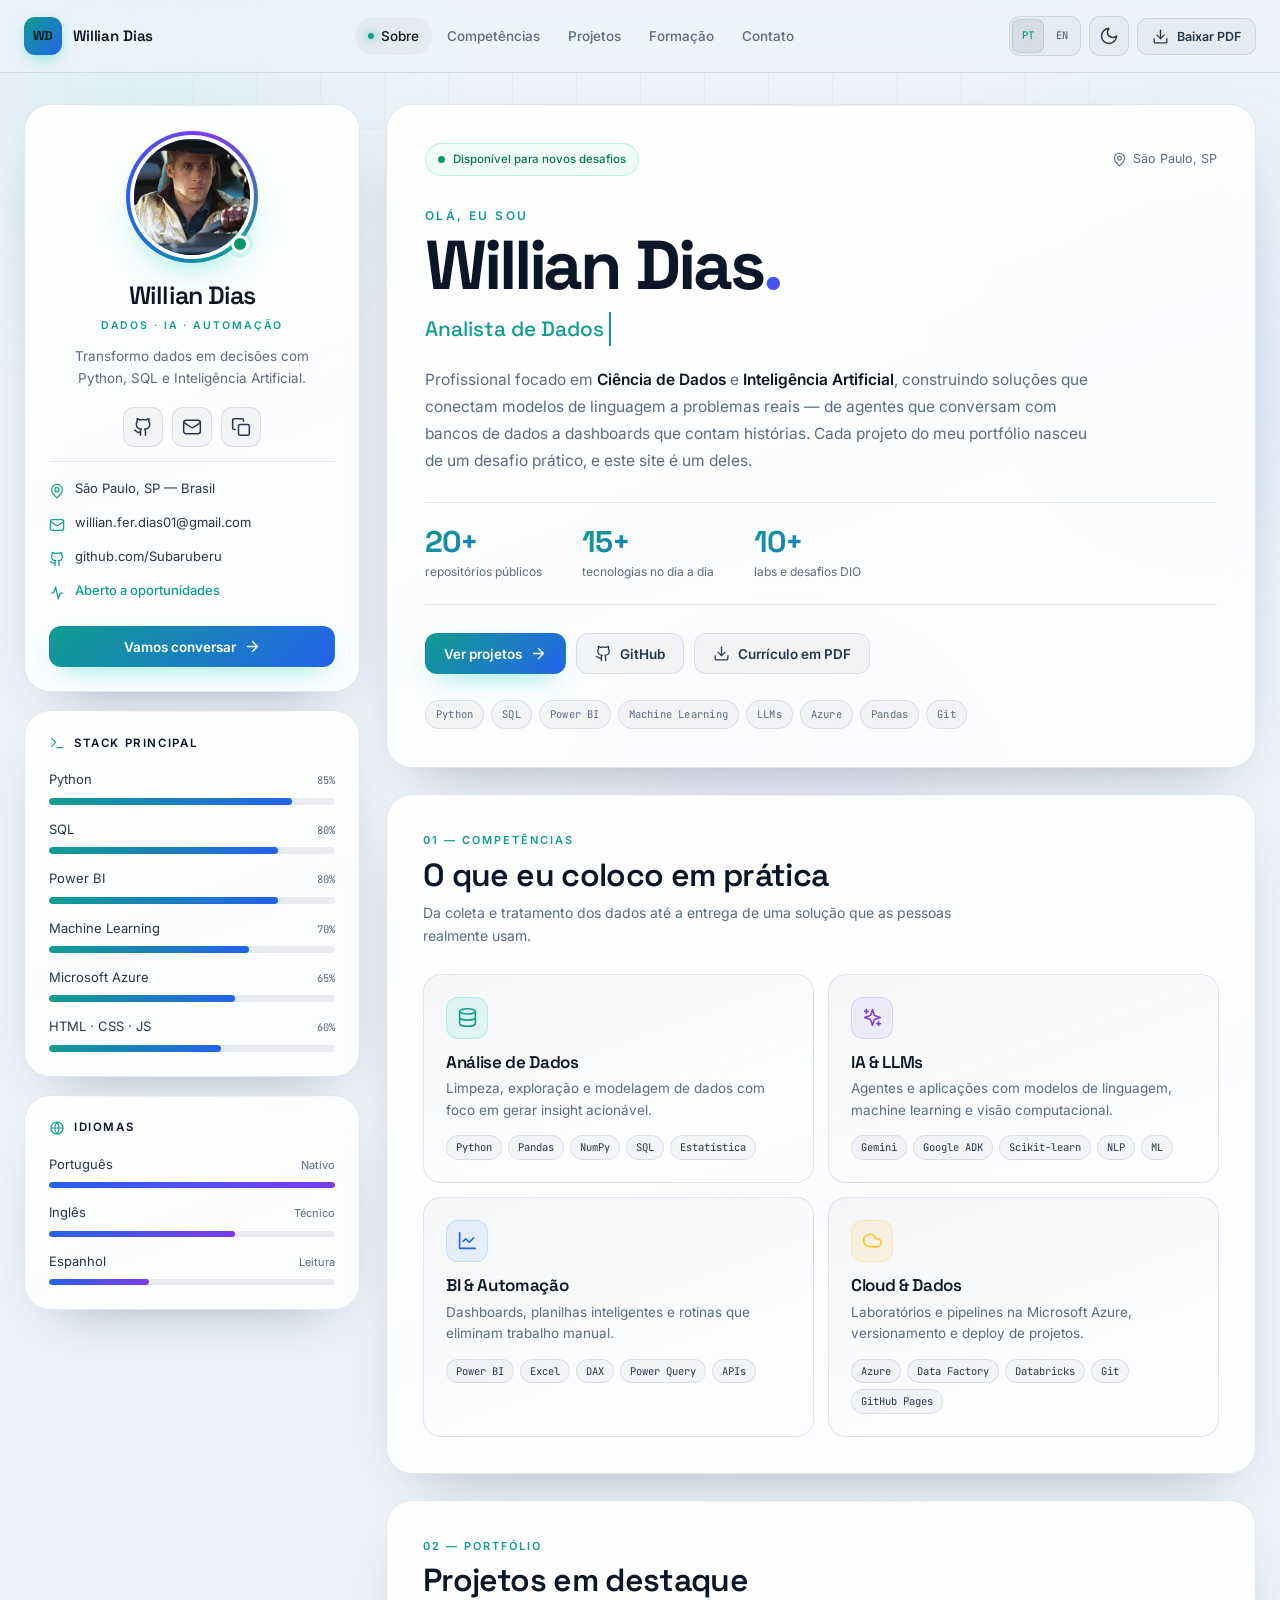
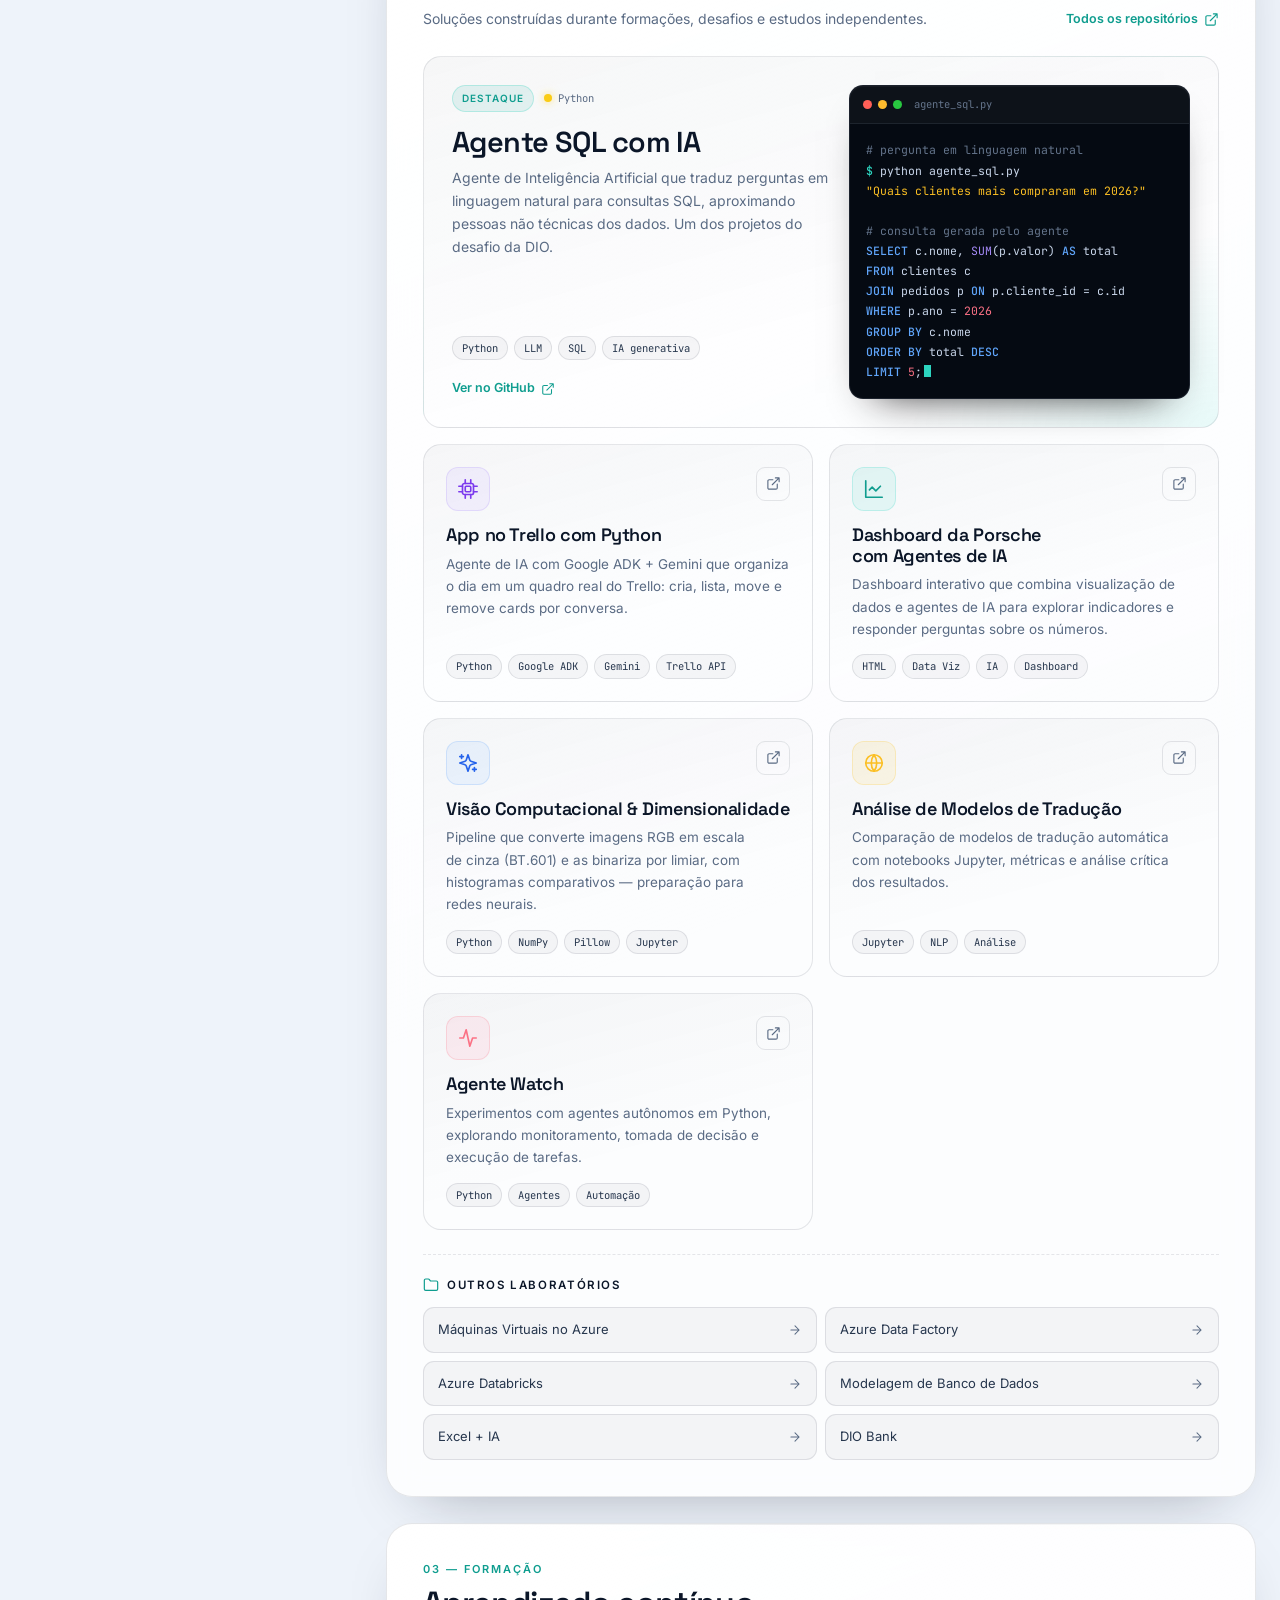
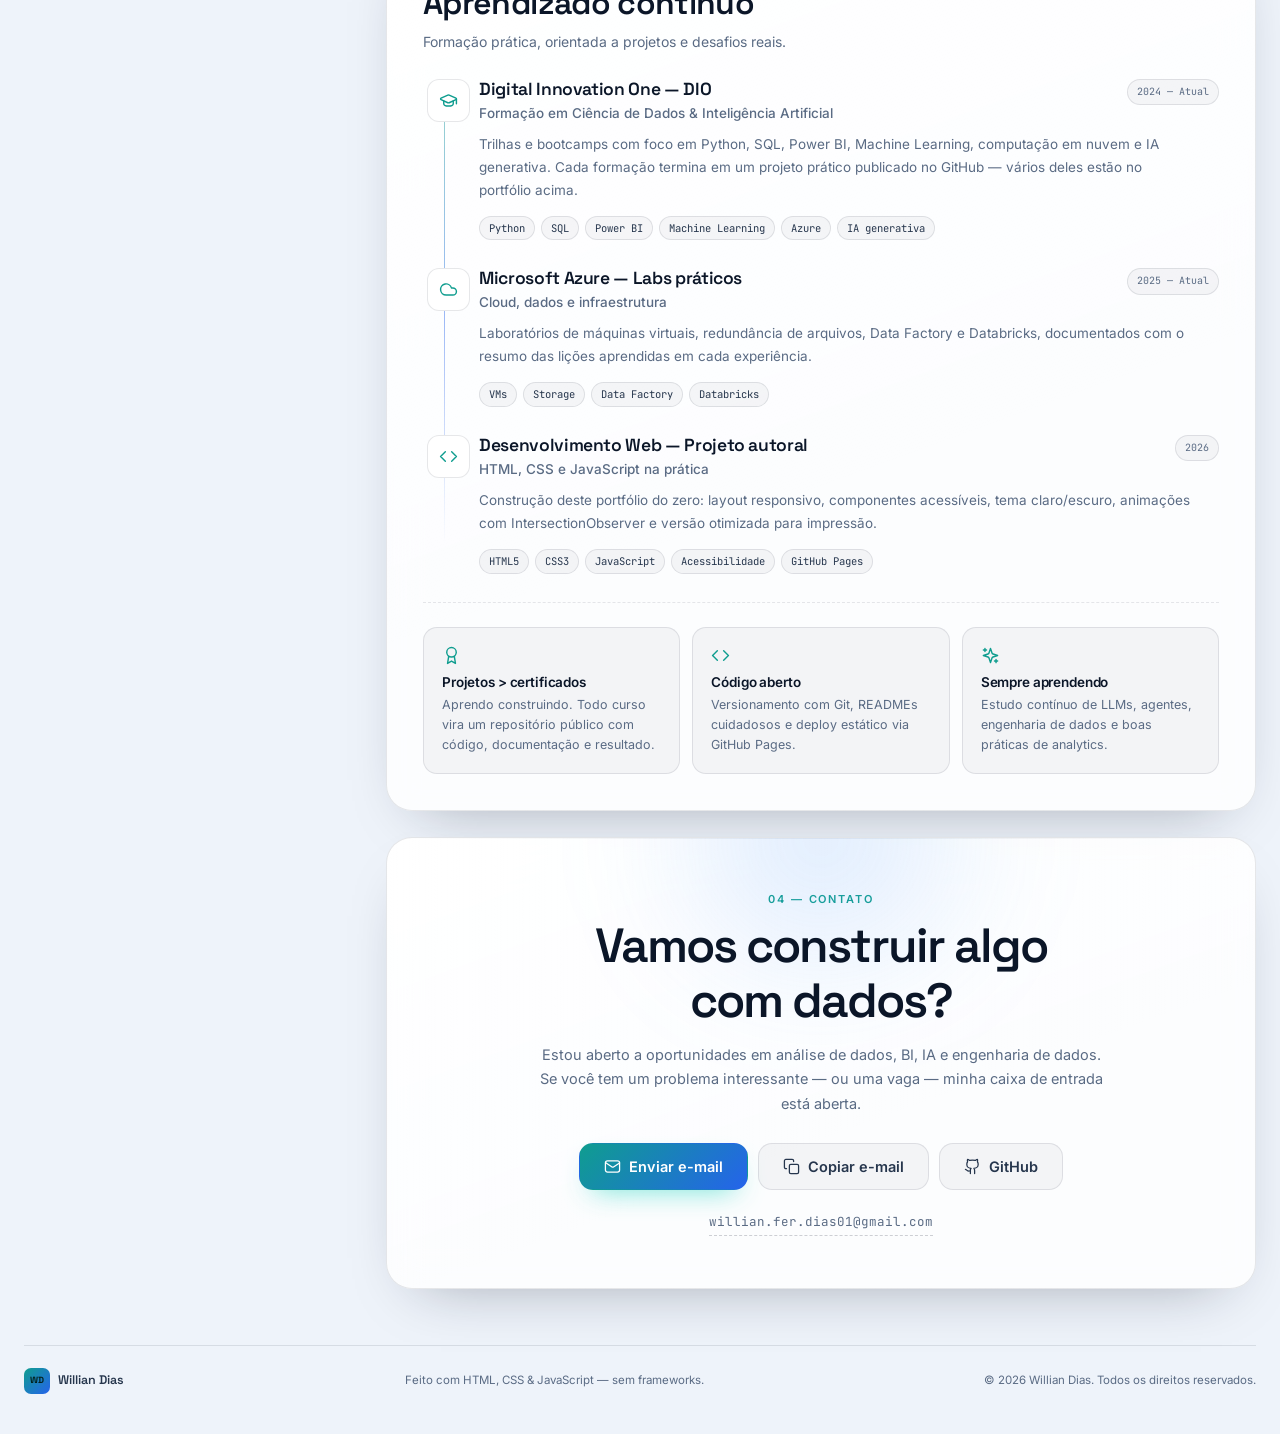
==== commit e5440466: "feat: adiciona versao em ingles e seletor de idioma" ====
--- a/index.html
+++ b/index.html
@@ -19,6 +19,9 @@
   <meta property="og:locale" content="pt_BR">
   <meta name="twitter:card" content="summary">
   <link rel="canonical" href="https://subaruberu.github.io/cv/">
+  <link rel="alternate" hreflang="pt-BR" href="https://subaruberu.github.io/cv/">
+  <link rel="alternate" hreflang="en" href="https://subaruberu.github.io/cv/en/">
+  <link rel="alternate" hreflang="x-default" href="https://subaruberu.github.io/cv/">
 
   <link rel="icon" type="image/svg+xml" href="assets/img/favicon.svg">
   <link rel="preconnect" href="https://fonts.googleapis.com">
@@ -112,6 +115,10 @@
       </nav>
 
       <div class="topbar__actions">
+        <div class="lang-switch" role="group" aria-label="Idioma">
+          <a class="lang-switch__link is-active" href="index.html" hreflang="pt-BR" lang="pt-BR" aria-current="page">PT</a>
+          <a class="lang-switch__link" href="en/index.html" hreflang="en" lang="en">EN</a>
+        </div>
         <button class="icon-btn" id="theme-toggle" type="button" aria-label="Alternar tema claro e escuro" title="Alternar tema">
           <svg class="icon icon--sun" aria-hidden="true"><use href="#i-sun"/></svg>
           <svg class="icon icon--moon" aria-hidden="true"><use href="#i-moon"/></svg>
--- a/assets/css/style.css
+++ b/assets/css/style.css
@@ -307,6 +307,43 @@
   gap: 8px;
 }
 
+/* Seletor de idioma */
+.lang-switch {
+  display: flex;
+  align-items: center;
+  gap: 2px;
+  padding: 2px;
+  border: 1px solid var(--border);
+  border-radius: 11px;
+  background: var(--surface-2);
+}
+
+.lang-switch__link {
+  display: grid;
+  place-items: center;
+  min-width: 32px;
+  height: 34px;
+  padding: 0 6px;
+  border-radius: 8px;
+  color: var(--muted);
+  font-family: var(--font-mono);
+  font-size: 10.5px;
+  font-weight: 500;
+  letter-spacing: 0.04em;
+  transition: color 0.2s ease, background 0.2s ease, box-shadow 0.2s ease;
+}
+
+.lang-switch__link:hover {
+  color: var(--text);
+  background: var(--surface-3);
+}
+
+.lang-switch__link.is-active {
+  color: var(--accent);
+  background: var(--surface-3);
+  box-shadow: inset 0 0 0 1px var(--border);
+}
+
 .icon-btn {
   display: grid;
   place-items: center;
@@ -1651,6 +1688,7 @@
   .project__link,
   .contact__mail,
   .terminal,
+  .lang-switch,
   .grid-lines { display: none !important; }
 
   .layout {
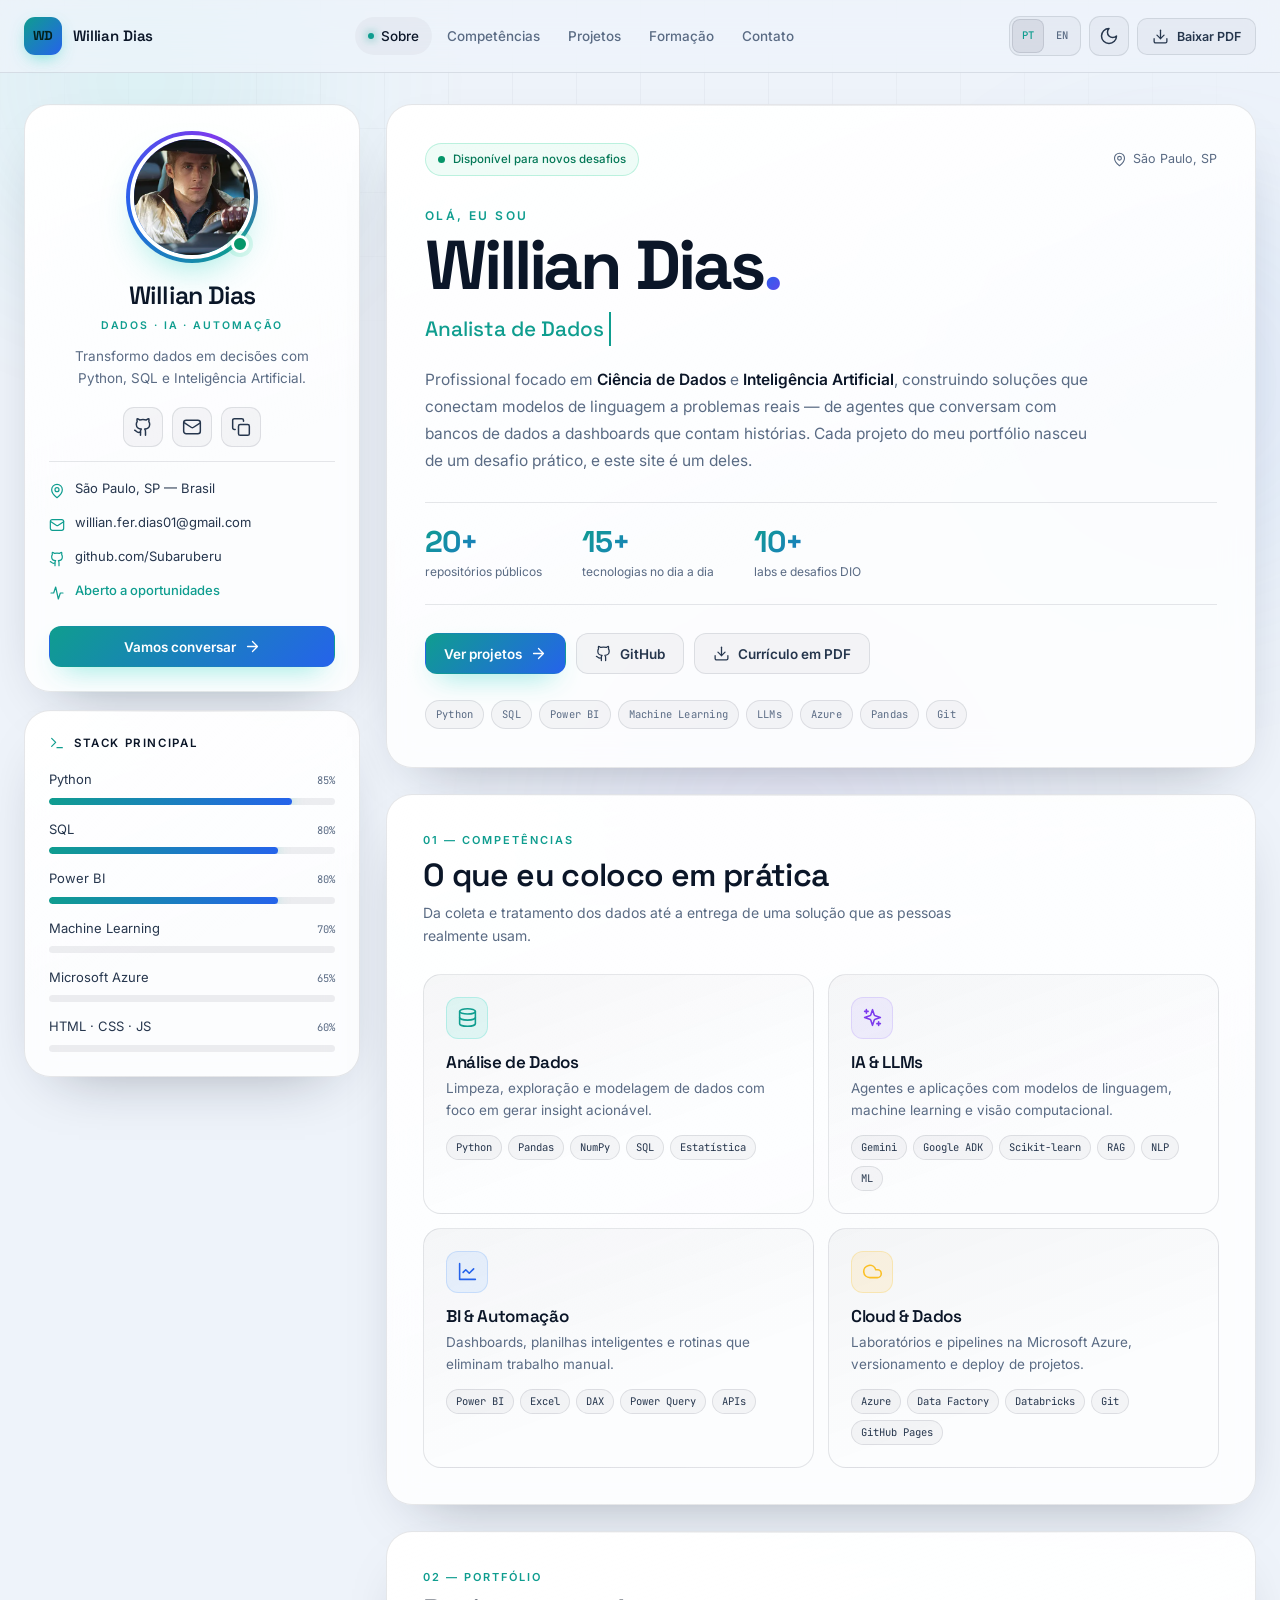
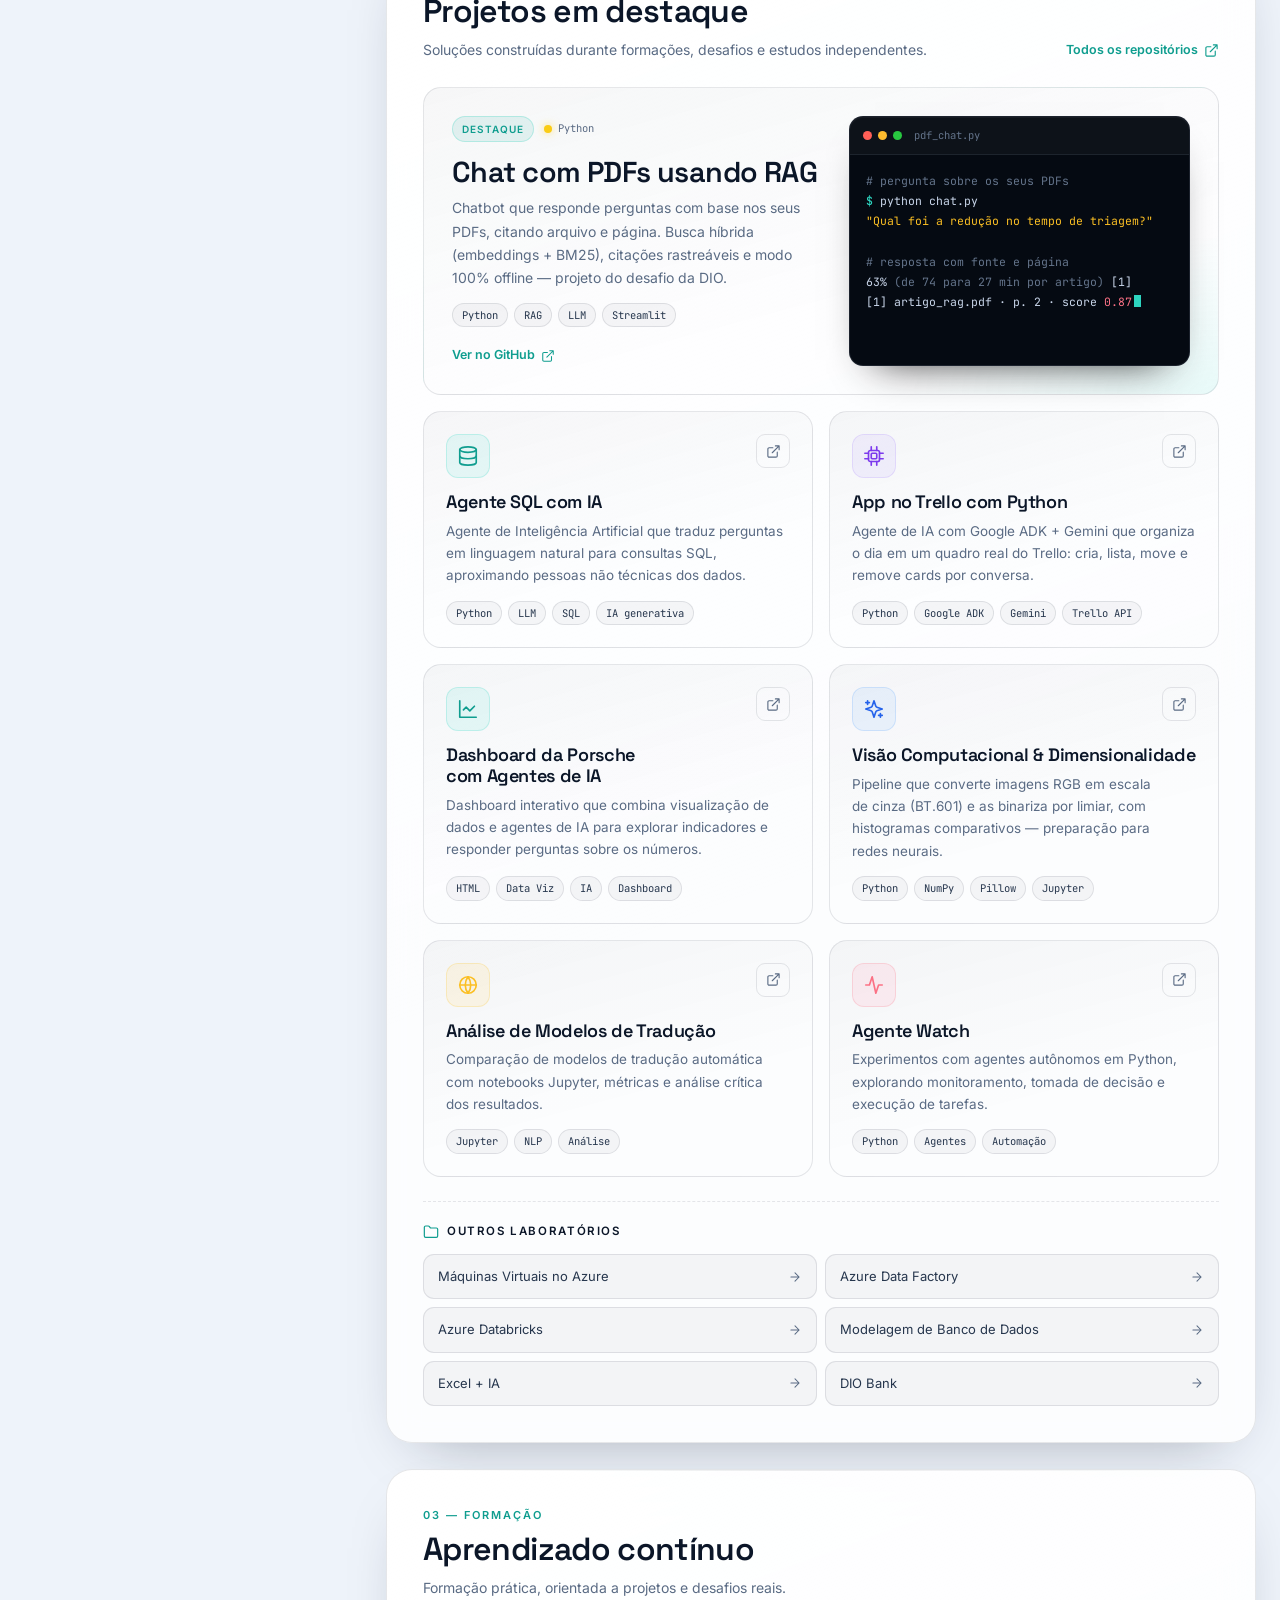
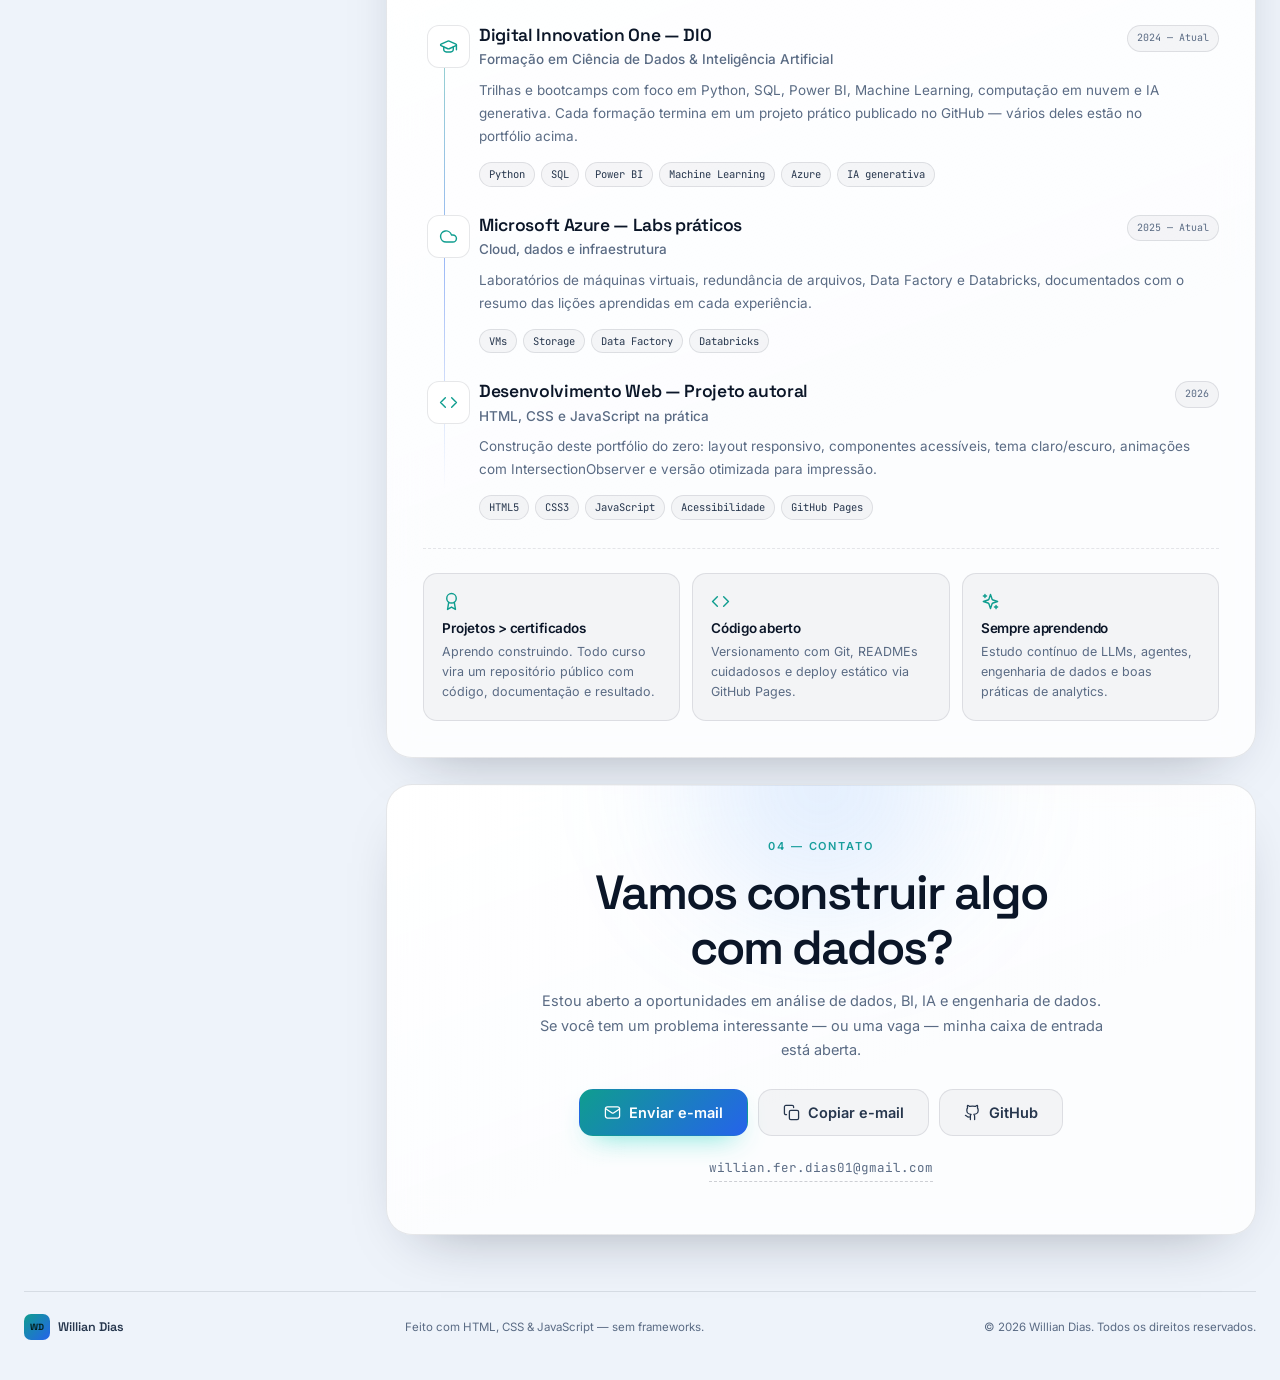
==== commit 4fb03aac: "feat: adiciona projeto de chatbot RAG com PDFs" ====
--- a/index.html
+++ b/index.html
@@ -116,8 +116,8 @@
 
       <div class="topbar__actions">
         <div class="lang-switch" role="group" aria-label="Idioma">
-          <a class="lang-switch__link is-active" href="index.html" hreflang="pt-BR" lang="pt-BR" aria-current="page">PT</a>
-          <a class="lang-switch__link" href="en/index.html" hreflang="en" lang="en">EN</a>
+          <a class="lang-switch__link is-active" href="./" hreflang="pt-BR" lang="pt-BR" aria-current="page">PT</a>
+          <a class="lang-switch__link" href="en/" hreflang="en" lang="en">EN</a>
         </div>
         <button class="icon-btn" id="theme-toggle" type="button" aria-label="Alternar tema claro e escuro" title="Alternar tema">
           <svg class="icon icon--sun" aria-hidden="true"><use href="#i-sun"/></svg>
@@ -331,7 +331,7 @@
             <h3>IA &amp; LLMs</h3>
             <p>Agentes e aplicações com modelos de linguagem, machine learning e visão computacional.</p>
             <ul class="tag-list">
-              <li>Gemini</li><li>Google ADK</li><li>Scikit-learn</li><li>NLP</li><li>ML</li>
+              <li>Gemini</li><li>Google ADK</li><li>Scikit-learn</li><li>RAG</li><li>NLP</li><li>ML</li>
             </ul>
           </article>
 
@@ -381,15 +381,16 @@
                 <span class="project__tag">Destaque</span>
                 <span class="project__lang"><span class="dot dot--python"></span> Python</span>
               </div>
-              <h3 class="project__title">Agente SQL com IA</h3>
+              <h3 class="project__title">Chat com PDFs usando RAG</h3>
               <p class="project__desc">
-                Agente de Inteligência Artificial que traduz perguntas em linguagem natural para consultas SQL,
-                aproximando pessoas não técnicas dos dados. Um dos projetos do desafio da DIO.
+                Chatbot que responde perguntas com base nos seus PDFs, citando arquivo e página.
+                Busca híbrida (embeddings + BM25), citações rastreáveis e modo 100% offline &mdash;
+                projeto do desafio da DIO.
               </p>
               <ul class="tag-list">
-                <li>Python</li><li>LLM</li><li>SQL</li><li>IA generativa</li>
+                <li>Python</li><li>RAG</li><li>LLM</li><li>Streamlit</li>
               </ul>
-              <a class="project__link" href="https://github.com/Subaruberu/agente-sql-dio" target="_blank" rel="noopener noreferrer">
+              <a class="project__link" href="https://github.com/Subaruberu/dio-pdf-chat" target="_blank" rel="noopener noreferrer">
                 Ver no GitHub
                 <svg class="icon" aria-hidden="true"><use href="#i-external"/></svg>
               </a>
@@ -400,21 +401,35 @@
                 <span class="terminal__dot terminal__dot--red"></span>
                 <span class="terminal__dot terminal__dot--yellow"></span>
                 <span class="terminal__dot terminal__dot--green"></span>
-                <span class="terminal__title">agente_sql.py</span>
+                <span class="terminal__title">pdf_chat.py</span>
               </div>
-              <pre class="terminal__body"><code><span class="c-comment"># pergunta em linguagem natural</span>
-<span class="c-prompt">$</span> python agente_sql.py
-<span class="c-quote">"Quais clientes mais compraram em 2026?"</span>
-
-<span class="c-comment"># consulta gerada pelo agente</span>
-<span class="c-key">SELECT</span> c.nome, <span class="c-fn">SUM</span>(p.valor) <span class="c-key">AS</span> total
-<span class="c-key">FROM</span> clientes c
-<span class="c-key">JOIN</span> pedidos p <span class="c-key">ON</span> p.cliente_id = c.id
-<span class="c-key">WHERE</span> p.ano = <span class="c-num">2026</span>
-<span class="c-key">GROUP BY</span> c.nome
-<span class="c-key">ORDER BY</span> total <span class="c-key">DESC</span>
-<span class="c-key">LIMIT</span> <span class="c-num">5</span>;<span class="c-cursor"></span></code></pre>
-            </div>
+              <pre class="terminal__body"><code><span class="c-comment"># pergunta sobre os seus PDFs</span>
+<span class="c-prompt">$</span> python chat.py
+<span class="c-quote">"Qual foi a redução no tempo de triagem?"</span>
+
+<span class="c-comment"># resposta com fonte e página</span>
+63% <span class="c-comment">(de 74 para 27 min por artigo)</span> [1]
+[1] artigo_rag.pdf &middot; p. 2 &middot; score <span class="c-num">0.87</span><span class="c-cursor"></span></code></pre>
+            </div>
+          </article>
+
+          <article class="project">
+            <div class="project__top">
+              <span class="project__icon project__icon--teal">
+                <svg class="icon" aria-hidden="true"><use href="#i-database"/></svg>
+              </span>
+              <a class="project__ext" href="https://github.com/Subaruberu/agente-sql-dio" target="_blank" rel="noopener noreferrer" aria-label="Abrir projeto Agente SQL com IA no GitHub">
+                <svg class="icon" aria-hidden="true"><use href="#i-external"/></svg>
+              </a>
+            </div>
+            <h3 class="project__title">Agente SQL com IA</h3>
+            <p class="project__desc">
+              Agente de Inteligência Artificial que traduz perguntas em linguagem natural para consultas SQL,
+              aproximando pessoas não técnicas dos dados.
+            </p>
+            <ul class="tag-list">
+              <li>Python</li><li>LLM</li><li>SQL</li><li>IA generativa</li>
+            </ul>
           </article>
 
           <article class="project">
